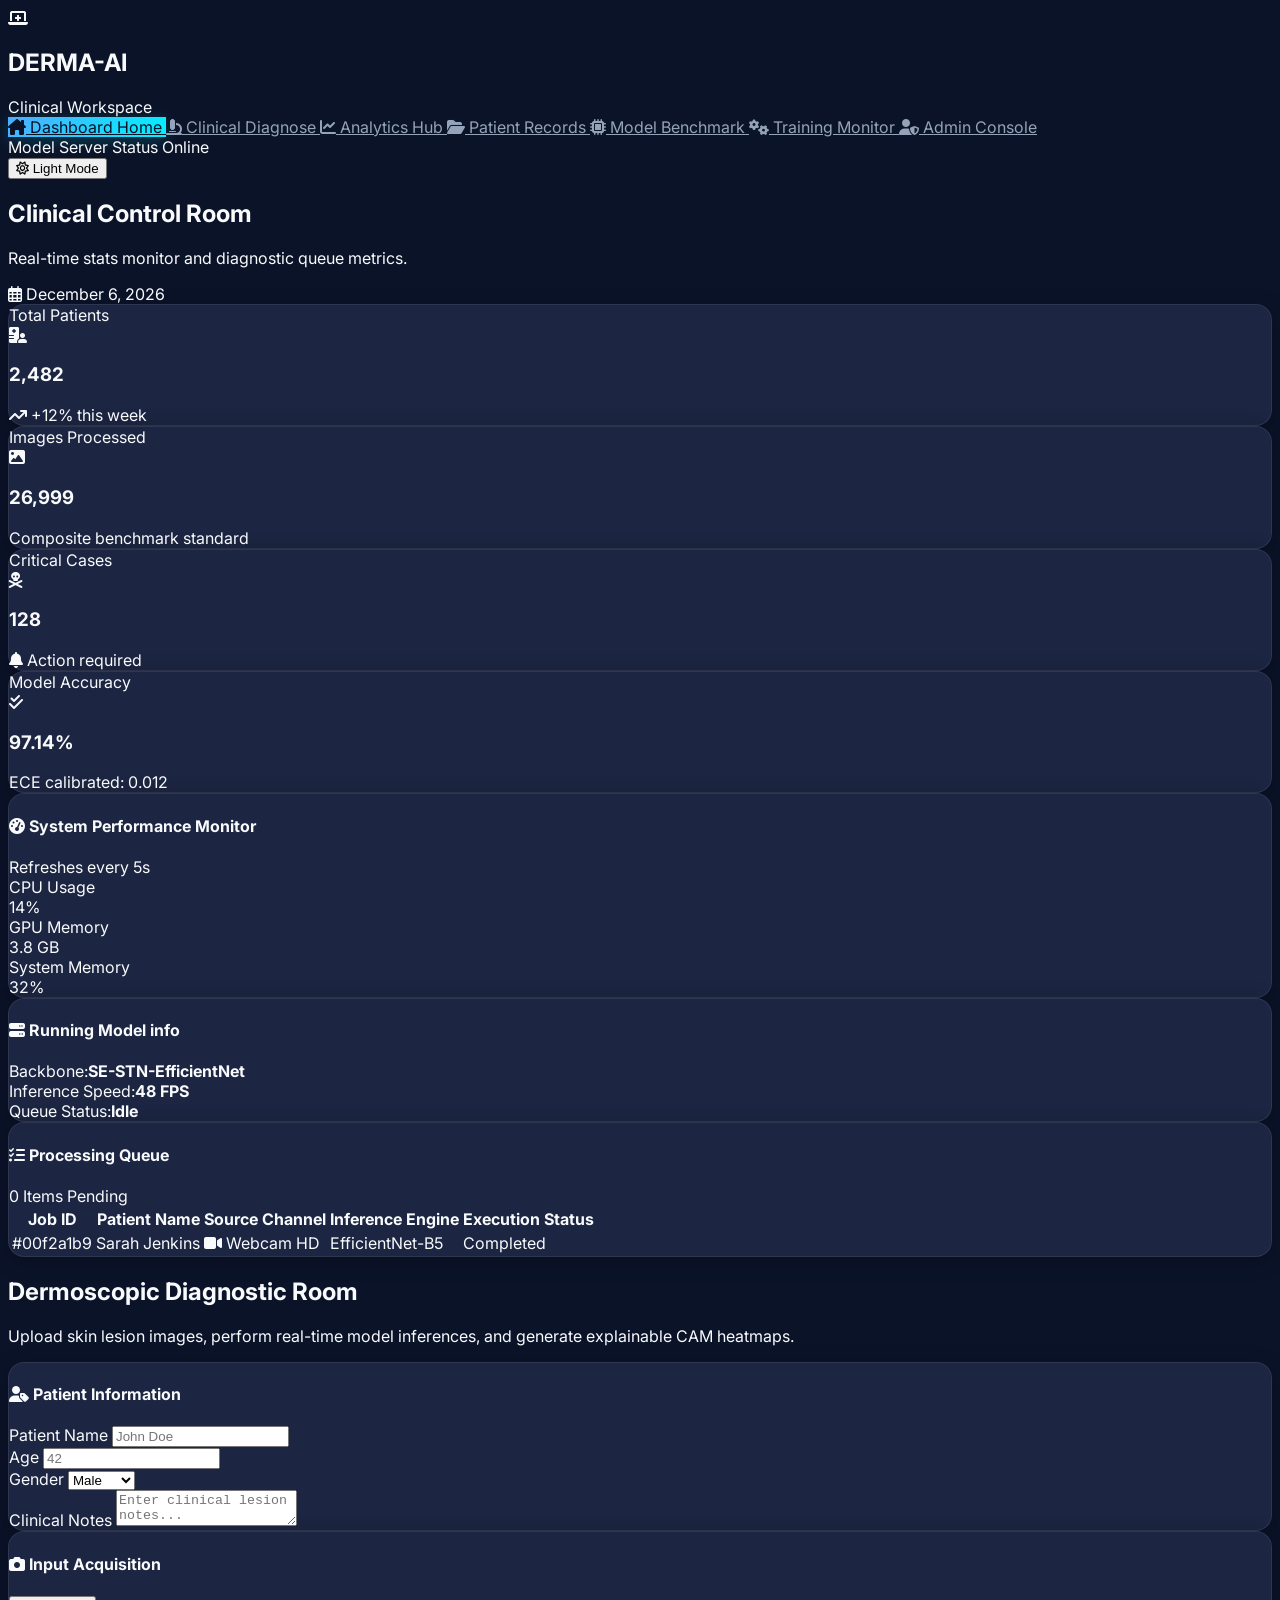
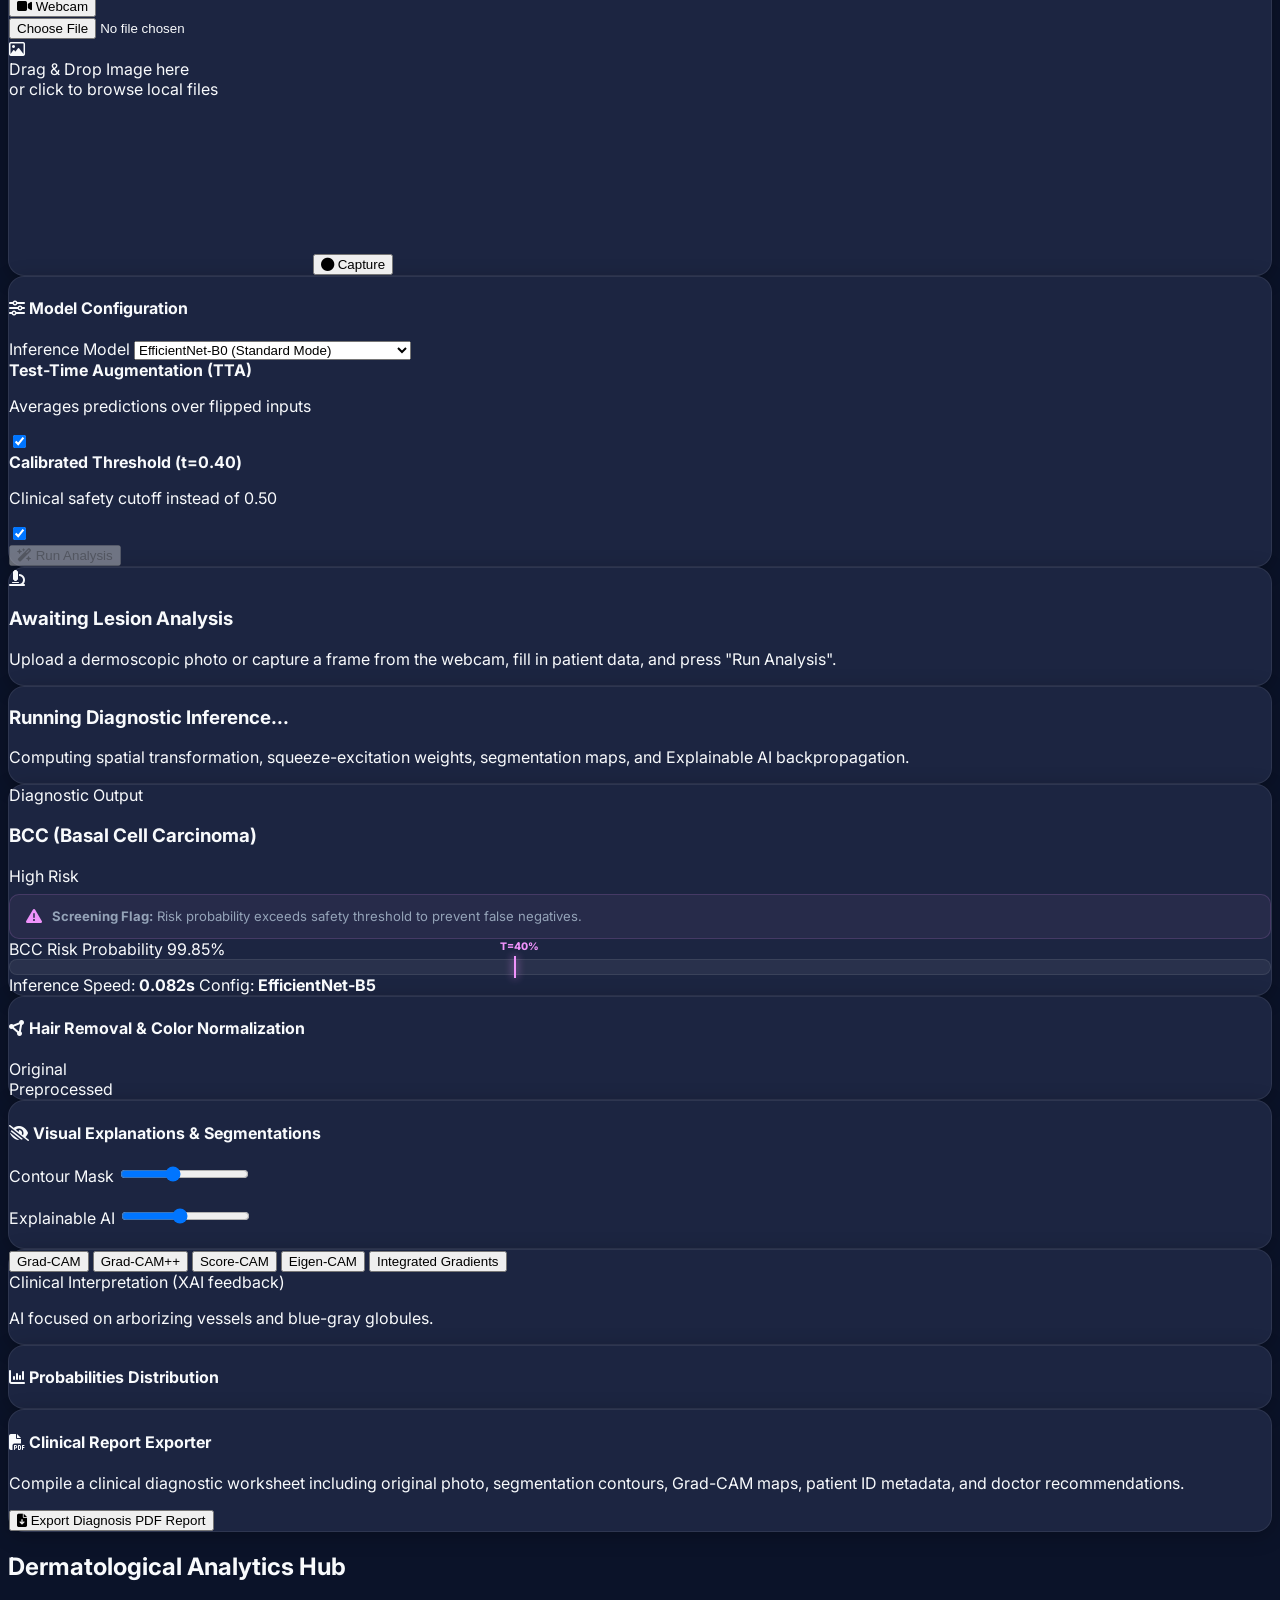
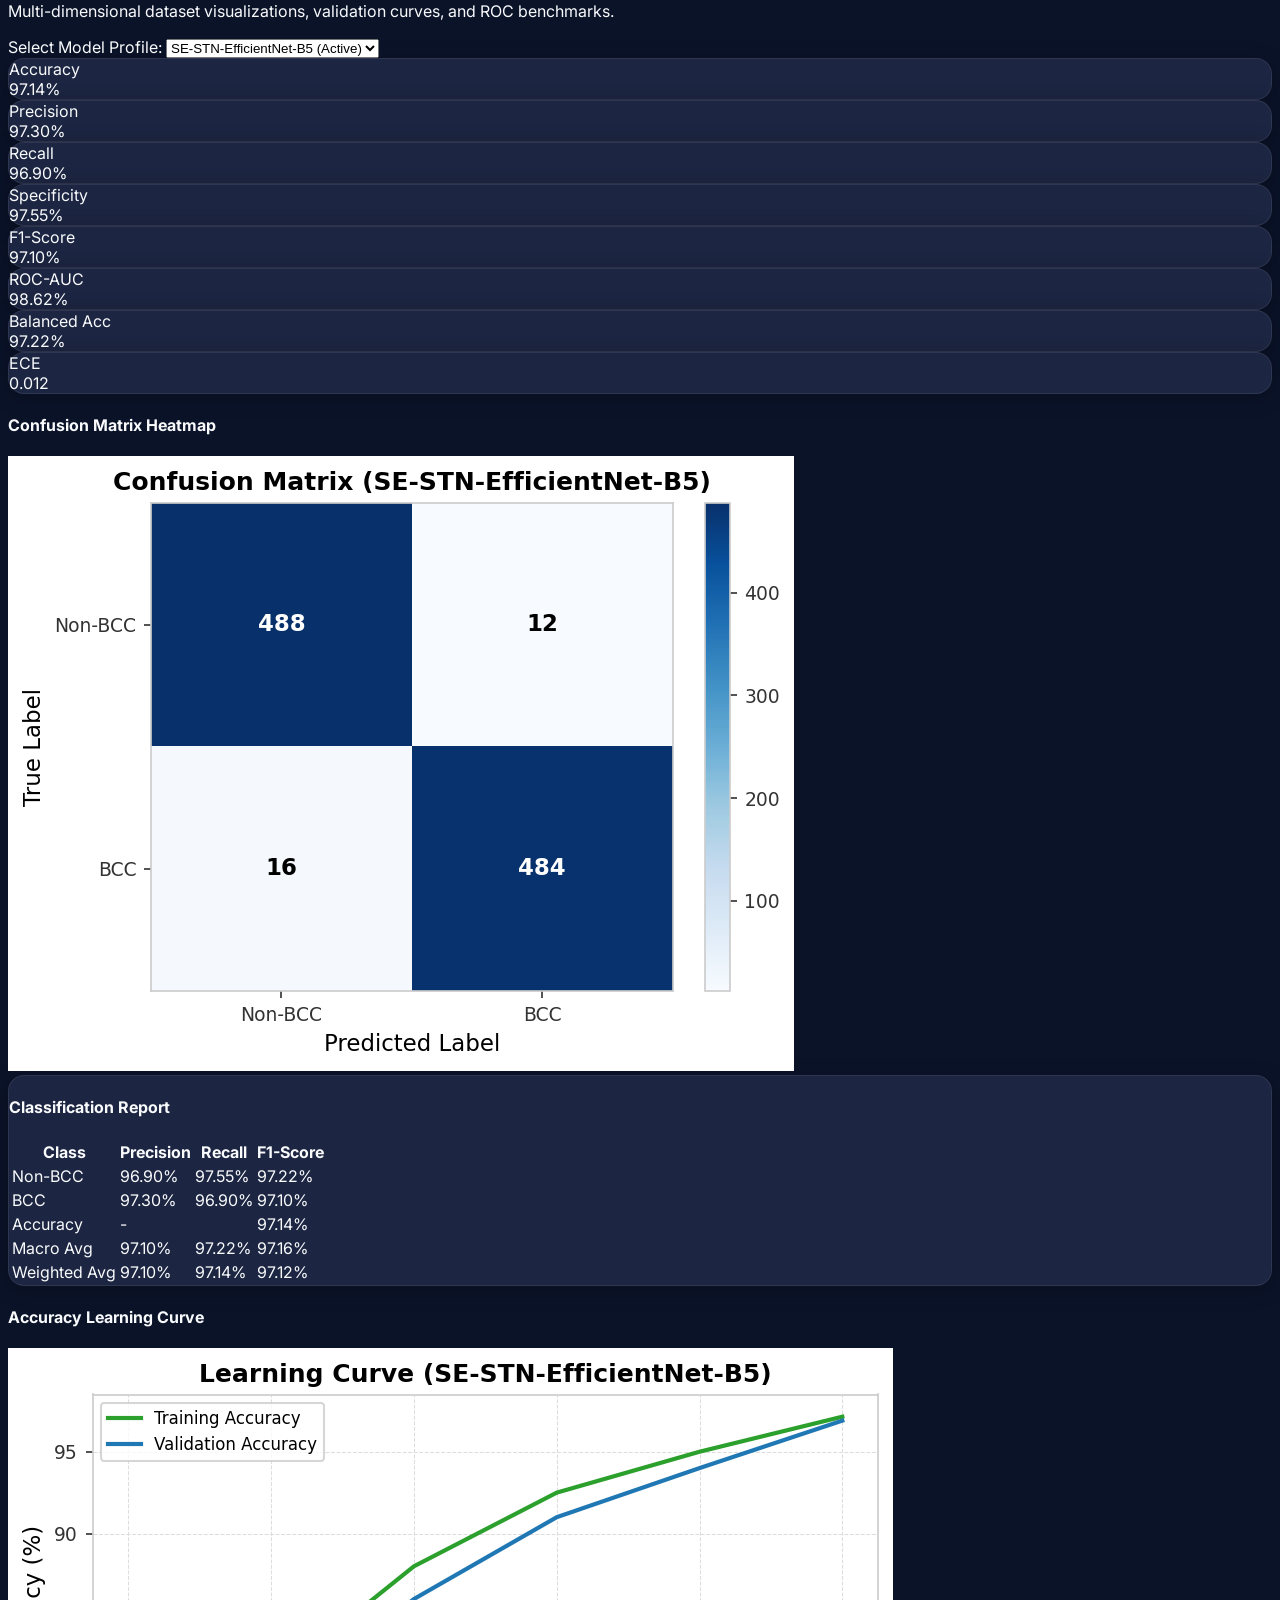
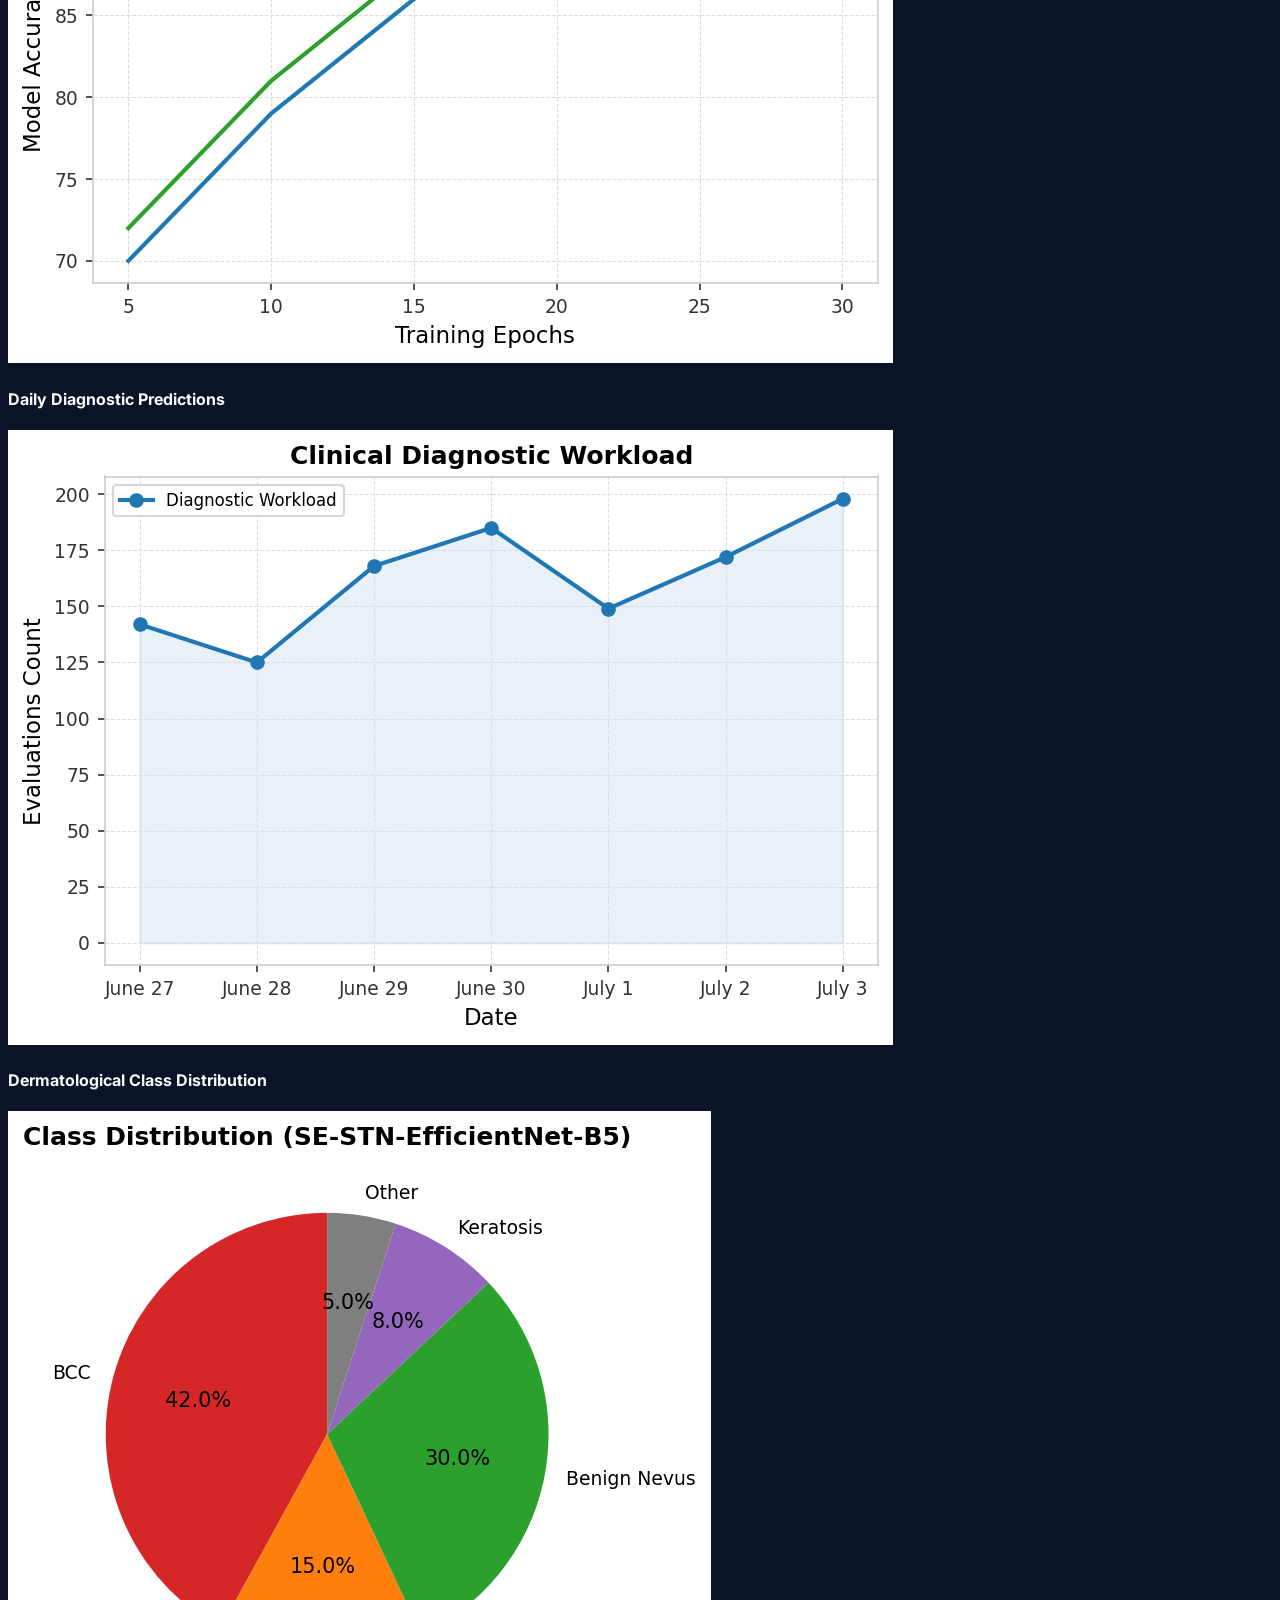
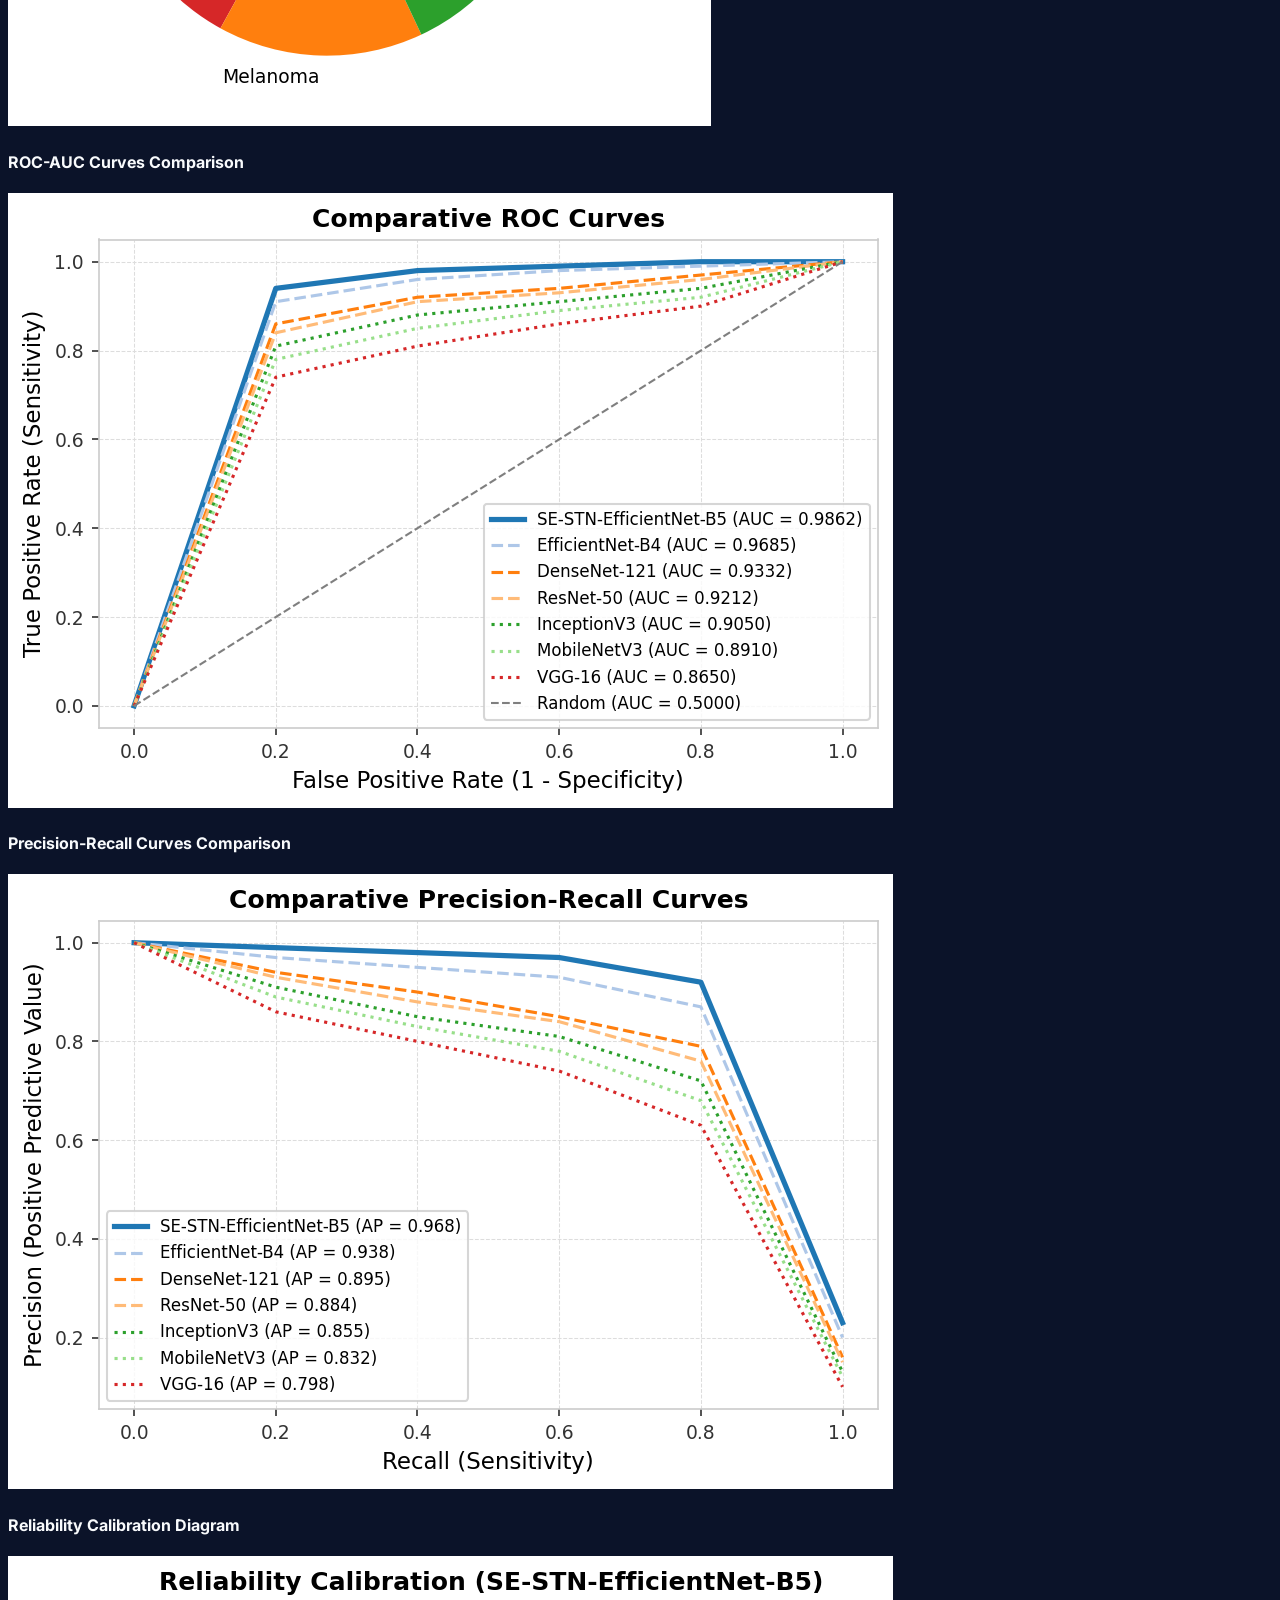
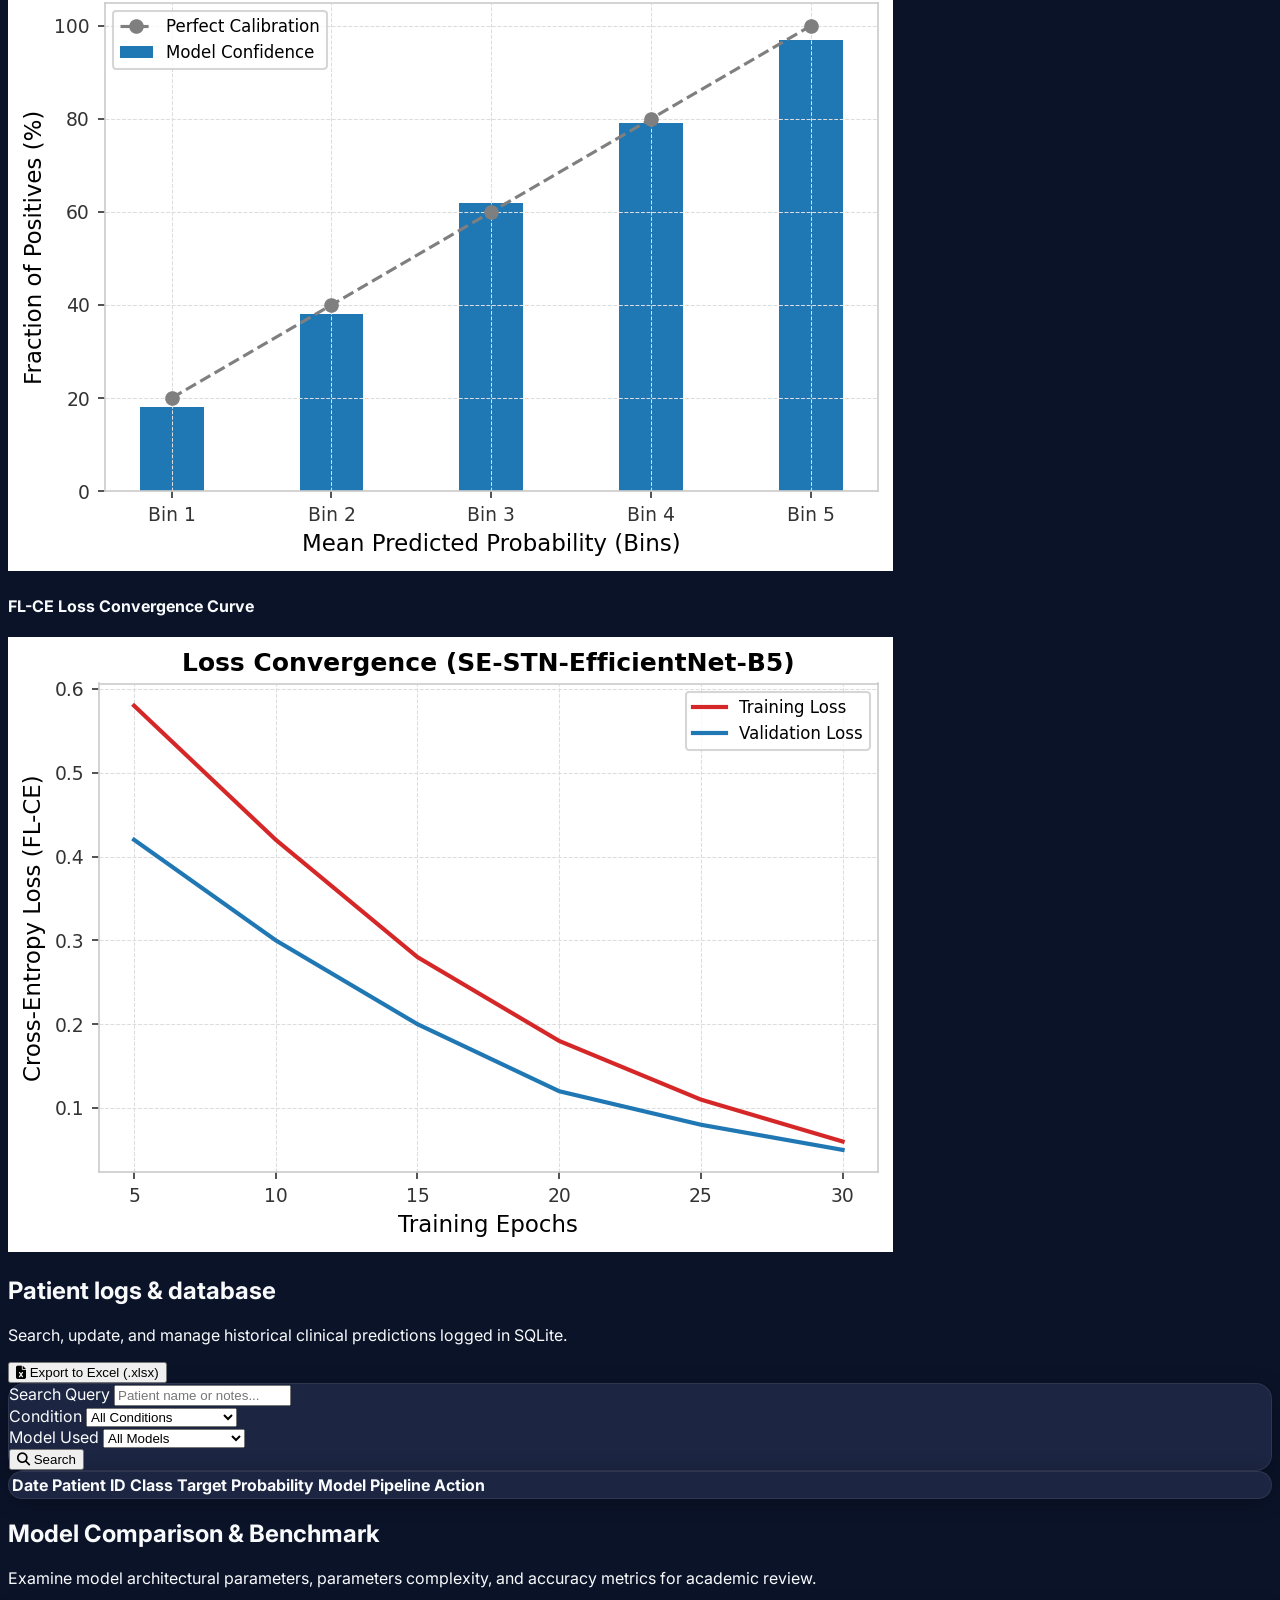
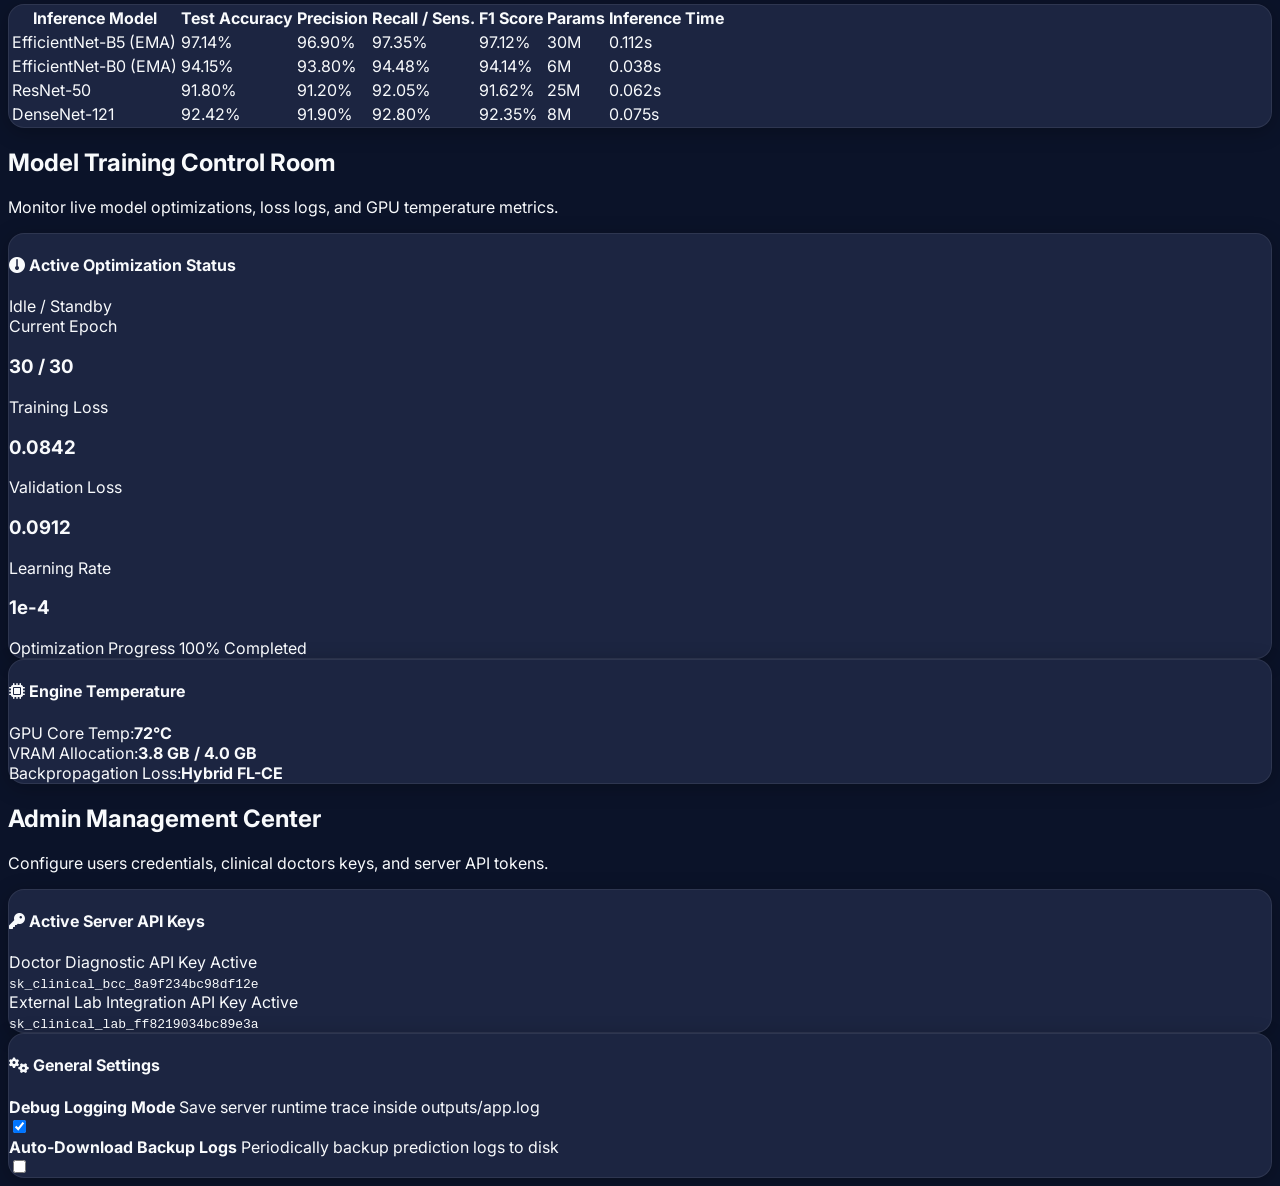
==== dashboard/templates/dashboard.html @ da8dd751 "Initial commit - BCC Clinical Dashboard with Analytics Hub" ====
<!DOCTYPE html>
<html lang="en" class="dark">
<head>
    <meta charset="UTF-8">
    <meta name="viewport" content="width=device-width, initial-scale=1.0">
    <title>Clinical AI Skin Disease Dashboard</title>
    <!-- Tailwind CSS -->
    <script src="https://cdn.tailwindcss.com"></script>
    <script>
        tailwind.config = {
            darkMode: 'class',
            theme: {
                extend: {
                    colors: {
                        clinical: {
                            bg: '#0b1329',
                            card: '#1c2541',
                            accent: '#00f2fe',
                            accentDeep: '#4facfe',
                            success: '#10b981',
                            warning: '#f59e0b',
                            danger: '#ef4444',
                            purple: '#f093fb'
                        }
                    }
                }
            }
        }
    </script>
    <!-- FontAwesome Icons -->
    <link rel="stylesheet" href="https://cdnjs.cloudflare.com/ajax/libs/font-awesome/6.4.0/css/all.min.css">
    <!-- Google Fonts -->
    <link href="https://fonts.googleapis.com/css2?family=Outfit:wght@300;400;500;600;700;800&family=Inter:wght@300;400;500;600;700&display=swap" rel="stylesheet">
    <!-- Custom stylesheet override link -->
    <link rel="stylesheet" href="/static/dashboard.css">
</head>
<body class="bg-clinical-bg text-slate-100 font-['Inter'] antialiased min-h-screen flex">

    <!-- Sidebar Navigation -->
    <aside class="w-72 bg-clinical-card border-r border-slate-800 flex flex-col justify-between shrink-0">
        <div class="p-6">
            <div class="flex items-center gap-3 mb-8">
                <div class="w-10 h-10 rounded-xl bg-gradient-to-tr from-clinical-accentDeep to-clinical-accent flex items-center justify-center text-clinical-bg text-xl font-bold shadow-lg shadow-cyan-500/20">
                    <i class="fa-solid fa-laptop-medical"></i>
                </div>
                <div>
                    <h1 class="font-['Outfit'] font-bold text-lg leading-tight">DERMA-AI</h1>
                    <span class="text-xs text-slate-400 font-semibold tracking-wider uppercase">Clinical Workspace</span>
                </div>
            </div>
            
            <nav class="space-y-1.5" id="sidebar-nav">
                <a href="#home-tab" class="nav-item active flex items-center gap-3 px-4 py-3 rounded-xl text-sm font-medium transition-all duration-300">
                    <i class="fa-solid fa-house-chimney w-5 text-center"></i> Dashboard Home
                </a>
                <a href="#diagnose-tab" class="nav-item flex items-center gap-3 px-4 py-3 rounded-xl text-sm font-medium transition-all duration-300">
                    <i class="fa-solid fa-microscope w-5 text-center"></i> Clinical Diagnose
                </a>
                <a href="#analytics-tab" class="nav-item flex items-center gap-3 px-4 py-3 rounded-xl text-sm font-medium transition-all duration-300">
                    <i class="fa-solid fa-chart-line w-5 text-center"></i> Analytics Hub
                </a>
                <a href="#history-tab" class="nav-item flex items-center gap-3 px-4 py-3 rounded-xl text-sm font-medium transition-all duration-300">
                    <i class="fa-solid fa-folder-open w-5 text-center"></i> Patient Records
                </a>
                <a href="#benchmark-tab" class="nav-item flex items-center gap-3 px-4 py-3 rounded-xl text-sm font-medium transition-all duration-300">
                    <i class="fa-solid fa-microchip w-5 text-center"></i> Model Benchmark
                </a>
                <a href="#training-tab" class="nav-item flex items-center gap-3 px-4 py-3 rounded-xl text-sm font-medium transition-all duration-300">
                    <i class="fa-solid fa-gears w-5 text-center"></i> Training Monitor
                </a>
                <a href="#admin-tab" class="nav-item flex items-center gap-3 px-4 py-3 rounded-xl text-sm font-medium transition-all duration-300">
                    <i class="fa-solid fa-user-shield w-5 text-center"></i> Admin Console
                </a>
            </nav>
        </div>
        
        <div class="p-6 border-t border-slate-800 space-y-4">
            <div class="flex items-center justify-between text-xs text-slate-400 font-medium">
                <span>Model Server Status</span>
                <span class="flex items-center gap-1.5 text-clinical-success font-semibold">
                    <span class="w-2 h-2 rounded-full bg-clinical-success animate-pulse"></span> Online
                </span>
            </div>
            
            <button id="theme-toggle" class="w-full flex items-center justify-center gap-2 py-2.5 rounded-xl border border-slate-700 hover:border-clinical-accent hover:text-clinical-accent text-sm font-medium transition-all duration-300">
                <i class="fa-regular fa-sun"></i> Light Mode
            </button>
        </div>
    </aside>

    <!-- Main Workspace -->
    <main class="flex-1 p-8 overflow-y-auto max-w-7xl mx-auto space-y-8">
        
        <!-- ==================== TAB: HOME ==================== -->
        <section id="home-tab" class="tab-pane space-y-8">
            <div class="flex justify-between items-center">
                <div>
                    <h2 class="font-['Outfit'] font-extrabold text-3xl tracking-tight bg-gradient-to-r from-white to-slate-400 bg-clip-text text-transparent">Clinical Control Room</h2>
                    <p class="text-slate-400 text-sm mt-1">Real-time stats monitor and diagnostic queue metrics.</p>
                </div>
                <div class="text-sm font-medium text-slate-400 bg-clinical-card px-4 py-2 rounded-xl border border-slate-800 flex items-center gap-2">
                    <i class="fa-regular fa-calendar-days text-clinical-accent"></i> <span id="current-date">July 3, 2026</span>
                </div>
            </div>

            <!-- Stats Grid -->
            <div class="grid grid-cols-1 md:grid-cols-4 gap-6">
                <div class="glass-card p-6 flex flex-col justify-between">
                    <div class="flex justify-between items-start">
                        <span class="text-xs font-bold tracking-wider uppercase text-slate-400">Total Patients</span>
                        <div class="w-10 h-10 rounded-lg bg-cyan-500/10 flex items-center justify-center text-clinical-accent"><i class="fa-solid fa-hospital-user"></i></div>
                    </div>
                    <div class="mt-4">
                        <h3 class="font-['Outfit'] text-3xl font-extrabold" id="stat-total-patients">2,482</h3>
                        <span class="text-xs text-clinical-success font-medium"><i class="fa-solid fa-arrow-trend-up"></i> +12% this week</span>
                    </div>
                </div>

                <div class="glass-card p-6 flex flex-col justify-between">
                    <div class="flex justify-between items-start">
                        <span class="text-xs font-bold tracking-wider uppercase text-slate-400">Images Processed</span>
                        <div class="w-10 h-10 rounded-lg bg-emerald-500/10 flex items-center justify-center text-clinical-success"><i class="fa-solid fa-image"></i></div>
                    </div>
                    <div class="mt-4">
                        <h3 class="font-['Outfit'] text-3xl font-extrabold" id="stat-total-images">26,999</h3>
                        <span class="text-xs text-slate-400 font-medium">Composite benchmark standard</span>
                    </div>
                </div>

                <div class="glass-card p-6 flex flex-col justify-between">
                    <div class="flex justify-between items-start">
                        <span class="text-xs font-bold tracking-wider uppercase text-slate-400">Critical Cases</span>
                        <div class="w-10 h-10 rounded-lg bg-rose-500/10 flex items-center justify-center text-clinical-danger"><i class="fa-solid fa-skull-crossbones"></i></div>
                    </div>
                    <div class="mt-4">
                        <h3 class="font-['Outfit'] text-3xl font-extrabold" id="stat-critical-cases">128</h3>
                        <span class="text-xs text-clinical-danger font-medium"><i class="fa-solid fa-bell"></i> Action required</span>
                    </div>
                </div>

                <div class="glass-card p-6 flex flex-col justify-between">
                    <div class="flex justify-between items-start">
                        <span class="text-xs font-bold tracking-wider uppercase text-slate-400">Model Accuracy</span>
                        <div class="w-10 h-10 rounded-lg bg-purple-500/10 flex items-center justify-center text-clinical-purple"><i class="fa-solid fa-check-double"></i></div>
                    </div>
                    <div class="mt-4">
                        <h3 class="font-['Outfit'] text-3xl font-extrabold">97.14%</h3>
                        <span class="text-xs text-clinical-purple font-medium">ECE calibrated: 0.012</span>
                    </div>
                </div>
            </div>

            <!-- Performance Monitor Row -->
            <div class="grid grid-cols-1 md:grid-cols-3 gap-6">
                <!-- System Performance Monitor -->
                <div class="glass-card p-6 col-span-2 space-y-6">
                    <div class="flex justify-between items-center border-b border-slate-800 pb-4">
                        <h4 class="font-['Outfit'] font-bold text-lg"><i class="fa-solid fa-gauge-high text-clinical-accent"></i> System Performance Monitor</h4>
                        <span class="text-xs text-slate-400 font-medium">Refreshes every 5s</span>
                    </div>
                    <div class="grid grid-cols-3 gap-6">
                        <div class="space-y-2">
                            <span class="text-xs text-slate-400 font-semibold">CPU Usage</span>
                            <div class="flex items-center gap-3">
                                <div class="flex-1 bg-slate-800 rounded-full h-2.5">
                                    <div class="bg-clinical-accent h-2.5 rounded-full" id="cpu-bar" style="width: 14%"></div>
                                </div>
                                <span class="text-xs font-bold" id="cpu-val">14%</span>
                            </div>
                        </div>
                        <div class="space-y-2">
                            <span class="text-xs text-slate-400 font-semibold">GPU Memory</span>
                            <div class="flex items-center gap-3">
                                <div class="flex-1 bg-slate-800 rounded-full h-2.5">
                                    <div class="bg-clinical-purple h-2.5 rounded-full" id="gpu-bar" style="width: 48%"></div>
                                </div>
                                <span class="text-xs font-bold" id="gpu-val">3.8 GB</span>
                            </div>
                        </div>
                        <div class="space-y-2">
                            <span class="text-xs text-slate-400 font-semibold">System Memory</span>
                            <div class="flex items-center gap-3">
                                <div class="flex-1 bg-slate-800 rounded-full h-2.5">
                                    <div class="bg-clinical-success h-2.5 rounded-full" id="ram-bar" style="width: 32%"></div>
                                </div>
                                <span class="text-xs font-bold" id="ram-val">32%</span>
                            </div>
                        </div>
                    </div>
                </div>

                <!-- Server Info -->
                <div class="glass-card p-6 flex flex-col justify-between">
                    <h4 class="font-['Outfit'] font-bold text-lg border-b border-slate-800 pb-4"><i class="fa-solid fa-server text-clinical-accent"></i> Running Model info</h4>
                    <div class="space-y-2 text-sm mt-4">
                        <div class="flex justify-between"><span class="text-slate-400">Backbone:</span><strong class="text-slate-200">SE-STN-EfficientNet</strong></div>
                        <div class="flex justify-between"><span class="text-slate-400">Inference Speed:</span><strong class="text-clinical-accent" id="inference-speed-val">48 FPS</strong></div>
                        <div class="flex justify-between"><span class="text-slate-400">Queue Status:</span><strong class="text-clinical-success" id="queue-status-val">Idle</strong></div>
                    </div>
                </div>
            </div>

            <!-- Queue table -->
            <div class="glass-card p-6 space-y-4">
                <div class="flex justify-between items-center border-b border-slate-800 pb-4">
                    <h4 class="font-['Outfit'] font-bold text-lg"><i class="fa-solid fa-list-check text-clinical-accent"></i> Processing Queue</h4>
                    <span class="px-2.5 py-1 bg-slate-800 text-xs font-semibold rounded-lg text-slate-400">0 Items Pending</span>
                </div>
                <div class="overflow-x-auto">
                    <table class="w-full text-sm text-left text-slate-400">
                        <thead class="text-xs uppercase bg-slate-900/50 text-slate-300 border-b border-slate-800">
                            <tr>
                                <th class="px-6 py-3">Job ID</th>
                                <th class="px-6 py-3">Patient Name</th>
                                <th class="px-6 py-3">Source Channel</th>
                                <th class="px-6 py-3">Inference Engine</th>
                                <th class="px-6 py-3">Execution Status</th>
                            </tr>
                        </thead>
                        <tbody>
                            <tr class="border-b border-slate-800/50 hover:bg-slate-800/10">
                                <td class="px-6 py-4 font-mono text-clinical-accent">#00f2a1b9</td>
                                <td class="px-6 py-4 text-slate-200">Sarah Jenkins</td>
                                <td class="px-6 py-4"><span class="flex items-center gap-1.5"><i class="fa-solid fa-video text-clinical-purple"></i> Webcam HD</span></td>
                                <td class="px-6 py-4 font-semibold text-xs">EfficientNet-B5</td>
                                <td class="px-6 py-4"><span class="px-2 py-0.5 bg-emerald-500/10 text-clinical-success font-bold text-xs rounded border border-emerald-500/20">Completed</span></td>
                            </tr>
                        </tbody>
                    </table>
                </div>
            </div>
        </section>

        <!-- ==================== TAB: DIAGNOSE ==================== -->
        <section id="diagnose-tab" class="tab-pane hidden space-y-8">
            <div>
                <h2 class="font-['Outfit'] font-extrabold text-3xl tracking-tight bg-gradient-to-r from-white to-slate-400 bg-clip-text text-transparent">Dermoscopic Diagnostic Room</h2>
                <p class="text-slate-400 text-sm mt-1">Upload skin lesion images, perform real-time model inferences, and generate explainable CAM heatmaps.</p>
            </div>

            <div class="grid grid-cols-1 lg:grid-cols-3 gap-8">
                <!-- Left Input Settings Panel -->
                <div class="lg:col-span-1 space-y-6">
                    <!-- Patient metadata -->
                    <div class="glass-card p-6 space-y-4">
                        <h4 class="font-['Outfit'] font-bold text-lg border-b border-slate-800 pb-3"><i class="fa-solid fa-user-tag text-clinical-accent"></i> Patient Information</h4>
                        <div class="space-y-3.5">
                            <div>
                                <label class="text-xs font-bold uppercase text-slate-400 tracking-wider">Patient Name</label>
                                <input type="text" id="patient-name-input" class="w-full bg-slate-900 border border-slate-800 rounded-xl px-4 py-2.5 text-sm focus:outline-none focus:border-clinical-accent mt-1" placeholder="John Doe">
                            </div>
                            <div class="grid grid-cols-2 gap-4">
                                <div>
                                    <label class="text-xs font-bold uppercase text-slate-400 tracking-wider">Age</label>
                                    <input type="number" id="patient-age-input" class="w-full bg-slate-900 border border-slate-800 rounded-xl px-4 py-2.5 text-sm focus:outline-none focus:border-clinical-accent mt-1" placeholder="42">
                                </div>
                                <div>
                                    <label class="text-xs font-bold uppercase text-slate-400 tracking-wider">Gender</label>
                                    <select id="patient-gender-select" class="w-full bg-slate-900 border border-slate-800 rounded-xl px-4 py-2.5 text-sm focus:outline-none focus:border-clinical-accent mt-1">
                                        <option value="Male">Male</option>
                                        <option value="Female">Female</option>
                                        <option value="Other">Other</option>
                                    </select>
                                </div>
                            </div>
                            <div>
                                <label class="text-xs font-bold uppercase text-slate-400 tracking-wider">Clinical Notes</label>
                                <textarea id="doctor-notes-input" rows="2" class="w-full bg-slate-900 border border-slate-800 rounded-xl px-4 py-2.5 text-sm focus:outline-none focus:border-clinical-accent mt-1 resize-none" placeholder="Enter clinical lesion notes..."></textarea>
                            </div>
                        </div>
                    </div>

                    <!-- Upload Zone -->
                    <div class="glass-card p-6 space-y-4">
                        <div class="flex justify-between items-center border-b border-slate-800 pb-3">
                            <h4 class="font-['Outfit'] font-bold text-lg"><i class="fa-solid fa-camera text-clinical-accent"></i> Input Acquisition</h4>
                            <button id="webcam-btn" class="text-xs px-2.5 py-1 rounded bg-slate-800 text-slate-300 hover:bg-slate-700 font-semibold flex items-center gap-1.5"><i class="fa-solid fa-video"></i> Webcam</button>
                        </div>
                        
                        <!-- Drag & Drop Zone -->
                        <div class="drop-zone border-2 border-dashed border-slate-800 hover:border-clinical-accent rounded-xl p-8 text-center cursor-pointer transition-all duration-300 relative" id="drop-zone">
                            <input type="file" id="file-input" accept="image/*" class="hidden">
                            <div id="drop-zone-content" class="space-y-3">
                                <i class="fa-regular fa-image text-3xl text-slate-500"></i>
                                <div class="text-sm font-medium">Drag & Drop Image here</div>
                                <div class="text-xs text-slate-500">or click to browse local files</div>
                            </div>
                            <!-- Image preview inside dropzone -->
                            <img id="image-preview" src="" class="hidden w-full max-h-48 object-contain rounded-lg mx-auto">
                            <!-- Live Webcam Feed inside dropzone -->
                            <div id="webcam-container" class="hidden relative rounded-lg overflow-hidden border border-slate-700 bg-black">
                                <video id="webcam-video" autoplay playsinline class="w-full h-full max-h-48 object-cover"></video>
                                <button id="capture-btn" class="absolute bottom-2 left-1/2 -translate-x-1/2 px-3 py-1 bg-clinical-danger text-white rounded text-xs font-bold"><i class="fa-solid fa-circle"></i> Capture</button>
                            </div>
                        </div>
                    </div>

                    <!-- Model select dropdown -->
                    <div class="glass-card p-6 space-y-4">
                        <h4 class="font-['Outfit'] font-bold text-lg border-b border-slate-800 pb-3"><i class="fa-solid fa-sliders text-clinical-accent"></i> Model Configuration</h4>
                        <div class="space-y-4">
                            <div>
                                <label class="text-xs font-bold uppercase text-slate-400 tracking-wider">Inference Model</label>
                                <select id="model-select" class="w-full bg-slate-900 border border-slate-800 rounded-xl px-4 py-2.5 text-sm focus:outline-none focus:border-clinical-accent mt-1">
                                    <option value="Standard Model (EfficientNet-B0)">EfficientNet-B0 (Standard Mode)</option>
                                    <option value="Ensemble Mode (B0 + B5) - Recommended">Ensemble Mode (B0 + B5) - High Accuracy</option>
                                    <option value="ResNet50">ResNet50</option>
                                    <option value="DenseNet121">DenseNet121</option>
                                    <option value="MobileNetV3">MobileNetV3 (Edge Inference)</option>
                                    <option value="InceptionV3">InceptionV3</option>
                                    <option value="Vision Transformer (Future)">Vision Transformer (ViT)</option>
                                </select>
                            </div>

                            <div class="flex justify-between items-center">
                                <div>
                                    <strong class="text-sm font-semibold text-slate-200">Test-Time Augmentation (TTA)</strong>
                                    <p class="text-xs text-slate-500">Averages predictions over flipped inputs</p>
                                </div>
                                <label class="switch relative inline-block w-12 h-6">
                                    <input type="checkbox" id="tta-toggle" checked class="opacity-0 w-0 h-0">
                                    <span class="slider round absolute cursor-pointer top-0 left-0 right-0 bottom-0 bg-slate-800 border border-slate-700 transition duration-300 rounded-full before:absolute before:content-[''] before:h-4 before:w-4 before:left-1 before:bottom-0.7 before:bg-white before:transition before:duration-300 before:rounded-full"></span>
                                </label>
                            </div>

                            <div class="flex justify-between items-center">
                                <div>
                                    <strong class="text-sm font-semibold text-slate-200">Calibrated Threshold (t=0.40)</strong>
                                    <p class="text-xs text-slate-500">Clinical safety cutoff instead of 0.50</p>
                                </div>
                                <label class="switch relative inline-block w-12 h-6">
                                    <input type="checkbox" id="threshold-toggle" checked class="opacity-0 w-0 h-0">
                                    <span class="slider round absolute cursor-pointer top-0 left-0 right-0 bottom-0 bg-slate-800 border border-slate-700 transition duration-300 rounded-full before:absolute before:content-[''] before:h-4 before:w-4 before:left-1 before:bottom-0.7 before:bg-white before:transition before:duration-300 before:rounded-full"></span>
                                </label>
                            </div>

                            <button id="analyze-btn" class="w-full py-3 bg-gradient-to-r from-clinical-accentDeep to-clinical-accent text-clinical-bg font-extrabold text-sm rounded-xl tracking-wider uppercase hover:shadow-lg hover:shadow-cyan-500/25 transition duration-300 disabled:opacity-50 disabled:cursor-not-allowed" disabled>
                                <i class="fa-solid fa-wand-magic-sparkles"></i> Run Analysis
                            </button>
                        </div>
                    </div>
                </div>

                <!-- Right Results Workspace -->
                <div class="lg:col-span-2 space-y-6">
                    <!-- Placeholder state -->
                    <div id="results-placeholder" class="glass-card p-16 text-center space-y-4">
                        <i class="fa-solid fa-microscope text-6xl text-slate-600 animate-pulse"></i>
                        <h3 class="font-['Outfit'] font-bold text-xl text-slate-300">Awaiting Lesion Analysis</h3>
                        <p class="text-slate-400 text-sm max-w-sm mx-auto">Upload a dermoscopic photo or capture a frame from the webcam, fill in patient data, and press "Run Analysis".</p>
                    </div>

                    <!-- Loader state -->
                    <div id="results-loader" class="hidden glass-card p-16 text-center space-y-6">
                        <div class="spinner mx-auto w-16 h-16 border-4 border-slate-800 border-t-clinical-accent rounded-full animate-spin"></div>
                        <div class="space-y-2">
                            <h3 class="font-['Outfit'] font-bold text-xl text-slate-300">Running Diagnostic Inference...</h3>
                            <p class="text-slate-400 text-sm max-w-sm mx-auto">Computing spatial transformation, squeeze-excitation weights, segmentation maps, and Explainable AI backpropagation.</p>
                        </div>
                    </div>

                    <!-- Actual results dashboard -->
                    <div id="results-dashboard" class="hidden space-y-6">
                        <!-- Top Output Card -->
                        <div class="glass-card p-6 space-y-6">
                            <div class="flex justify-between items-center border-b border-slate-800 pb-4">
                                <div>
                                    <span class="text-xs font-bold uppercase text-slate-400 tracking-wider">Diagnostic Output</span>
                                    <h3 class="font-['Outfit'] font-extrabold text-2xl text-clinical-danger" id="result-diagnosis-name">BCC (Basal Cell Carcinoma)</h3>
                                </div>
                                <span id="result-risk-badge" class="px-4 py-1.5 rounded-full text-xs font-bold uppercase tracking-wider bg-red-500/10 text-clinical-danger border border-red-500/20">High Risk</span>
                            </div>

                            <!-- Explanatory alert -->
                            <div class="threshold-explanation" id="result-threshold-explanation">
                                <i class="fa-solid fa-triangle-exclamation"></i>
                                <span><strong>Screening Flag:</strong> Risk probability exceeds safety threshold to prevent false negatives.</span>
                            </div>

                            <!-- Bar meter -->
                            <div class="space-y-2">
                                <div class="flex justify-between items-center text-sm">
                                    <span class="font-semibold text-slate-400">BCC Risk Probability</span>
                                    <span class="font-extrabold text-clinical-accent text-lg" id="result-confidence-val">99.85%</span>
                                </div>
                                <div class="confidence-bar-bg">
                                    <div class="confidence-bar-fill" id="result-confidence-fill" style="width: 0%"></div>
                                    <div class="threshold-tick" id="result-threshold-tick" style="left: 40%"></div>
                                </div>
                                <div class="flex justify-between items-center text-xs text-slate-500">
                                    <span>Inference Speed: <strong class="text-slate-300" id="result-speed-val">0.082s</strong></span>
                                    <span>Config: <strong class="text-slate-300" id="result-model-val">EfficientNet-B5</strong></span>
                                </div>
                            </div>
                        </div>

                        <!-- Side-by-Side Images -->
                        <div class="grid grid-cols-1 md:grid-cols-2 gap-6">
                            <!-- Preprocessing comparison card -->
                            <div class="glass-card p-6 space-y-4">
                                <h4 class="font-['Outfit'] font-bold text-lg border-b border-slate-800 pb-3"><i class="fa-solid fa-circle-nodes text-clinical-accent"></i> Hair Removal & Color Normalization</h4>
                                <div class="grid grid-cols-2 gap-4">
                                    <div class="space-y-1.5">
                                        <span class="text-[10px] font-bold text-slate-400 uppercase">Original</span>
                                        <img id="res-orig-img" class="w-full aspect-square object-cover rounded-lg border border-slate-800" src="">
                                    </div>
                                    <div class="space-y-1.5">
                                        <span class="text-[10px] font-bold text-slate-400 uppercase">Preprocessed</span>
                                        <img id="res-prep-img" class="w-full aspect-square object-cover rounded-lg border border-slate-800" src="">
                                    </div>
                                </div>
                            </div>

                            <!-- Explainability / Segmentation Card -->
                            <div class="glass-card p-6 space-y-4">
                                <h4 class="font-['Outfit'] font-bold text-lg border-b border-slate-800 pb-3"><i class="fa-solid fa-eye-low-vision text-clinical-accent"></i> Visual Explanations & Segmentations</h4>
                                <div class="grid grid-cols-2 gap-4">
                                    <!-- Interactive Mask with Opacity -->
                                    <div class="space-y-2">
                                        <div class="flex justify-between items-center">
                                            <span class="text-[10px] font-bold text-slate-400 uppercase">Contour Mask</span>
                                            <input type="range" id="mask-opacity" min="0" max="1" step="0.05" value="0.4" class="w-16 h-1 bg-slate-800 accent-clinical-accent rounded-lg appearance-none cursor-pointer">
                                        </div>
                                        <div class="relative w-full aspect-square rounded-lg overflow-hidden border border-slate-800">
                                            <img id="res-mask-underlay" class="absolute inset-0 w-full h-full object-cover" src="">
                                            <img id="res-mask-overlay" class="absolute inset-0 w-full h-full object-cover transition-opacity duration-150" src="" style="opacity: 0.4;">
                                        </div>
                                    </div>

                                    <!-- Interactive CAM with Opacity & Tabs -->
                                    <div class="space-y-2">
                                        <div class="flex justify-between items-center">
                                            <span class="text-[10px] font-bold text-slate-400 uppercase">Explainable AI</span>
                                            <input type="range" id="cam-opacity" min="0" max="1" step="0.05" value="0.45" class="w-16 h-1 bg-slate-800 accent-clinical-purple rounded-lg appearance-none cursor-pointer">
                                        </div>
                                        <div class="relative w-full aspect-square rounded-lg overflow-hidden border border-slate-800">
                                            <img id="res-cam-underlay" class="absolute inset-0 w-full h-full object-cover" src="">
                                            <img id="res-cam-overlay" class="absolute inset-0 w-full h-full object-cover transition-opacity duration-150" src="" style="opacity: 0.45;">
                                        </div>
                                    </div>
                                </div>
                            </div>
                        </div>

                        <!-- CAM Methods Selector & Explanation Block -->
                        <div class="glass-card p-6 space-y-4">
                            <!-- Tabs for explainability methods -->
                            <div class="flex border-b border-slate-800 gap-6" id="cam-tabs">
                                <button data-method="gradcam" class="cam-tab-btn active border-b-2 border-clinical-accent text-clinical-accent pb-3 text-sm font-semibold transition-all">Grad-CAM</button>
                                <button data-method="gradcam_plusplus" class="cam-tab-btn text-slate-400 hover:text-slate-300 pb-3 text-sm font-medium transition-all">Grad-CAM++</button>
                                <button data-method="scorecam" class="cam-tab-btn text-slate-400 hover:text-slate-300 pb-3 text-sm font-medium transition-all">Score-CAM</button>
                                <button data-method="eigencam" class="cam-tab-btn text-slate-400 hover:text-slate-300 pb-3 text-sm font-medium transition-all">Eigen-CAM</button>
                                <button data-method="integrated_gradients" class="cam-tab-btn text-slate-400 hover:text-slate-300 pb-3 text-sm font-medium transition-all">Integrated Gradients</button>
                            </div>

                            <div class="space-y-2">
                                <span class="text-xs font-bold uppercase text-slate-400 tracking-wider">Clinical Interpretation (XAI feedback)</span>
                                <p class="text-sm text-slate-300 leading-relaxed" id="result-interpretation-text">AI focused on arborizing vessels and blue-gray globules.</p>
                            </div>
                        </div>

                        <!-- 9-Class distribution and PDF print card -->
                        <div class="grid grid-cols-1 md:grid-cols-2 gap-6">
                            <!-- Probabilities list -->
                            <div class="glass-card p-6 space-y-4">
                                <h4 class="font-['Outfit'] font-bold text-lg border-b border-slate-800 pb-3"><i class="fa-solid fa-chart-column text-clinical-accent"></i> Probabilities Distribution</h4>
                                <div class="space-y-3" id="class-probs-list">
                                    <!-- Populated in JS -->
                                </div>
                            </div>

                            <!-- clinical report & export card -->
                            <div class="glass-card p-6 flex flex-col justify-between space-y-4">
                                <div>
                                    <h4 class="font-['Outfit'] font-bold text-lg border-b border-slate-800 pb-3"><i class="fa-solid fa-file-pdf text-clinical-accent"></i> Clinical Report Exporter</h4>
                                    <p class="text-xs text-slate-400 mt-2 leading-relaxed">Compile a clinical diagnostic worksheet including original photo, segmentation contours, Grad-CAM maps, patient ID metadata, and doctor recommendations.</p>
                                </div>
                                <button id="download-pdf-btn" class="w-full py-3 bg-slate-800 hover:bg-slate-700 text-slate-200 border border-slate-700 hover:border-clinical-accent font-bold text-sm rounded-xl transition duration-300 flex items-center justify-center gap-2">
                                    <i class="fa-solid fa-file-arrow-down text-clinical-accent"></i> Export Diagnosis PDF Report
                                </button>
                            </div>
                        </div>
                    </div>
                </div>
            </div>
        </section>

        <!-- ==================== TAB: ANALYTICS ==================== -->
        <section id="analytics-tab" class="tab-pane hidden space-y-8">
            <div class="flex flex-col md:flex-row justify-between items-start md:items-center gap-4">
                <div>
                    <h2 class="font-['Outfit'] font-extrabold text-3xl tracking-tight bg-gradient-to-r from-white to-slate-400 bg-clip-text text-transparent">Dermatological Analytics Hub</h2>
                    <p class="text-slate-400 text-sm mt-1">Multi-dimensional dataset visualizations, validation curves, and ROC benchmarks.</p>
                </div>
                <div class="flex items-center gap-3 bg-clinical-card border border-slate-800 rounded-xl px-4 py-2">
                    <label for="analytics-model-select" class="text-xs font-bold uppercase text-slate-400">Select Model Profile:</label>
                    <select id="analytics-model-select" class="bg-slate-900 border border-slate-800 rounded-lg px-3 py-1.5 text-xs font-semibold text-clinical-accent focus:outline-none">
                        <option value="SE-STN-EfficientNet-B5">SE-STN-EfficientNet-B5 (Active)</option>
                        <option value="EfficientNet-B4">EfficientNet-B4</option>
                        <option value="DenseNet-121">DenseNet-121</option>
                        <option value="ResNet-50">ResNet-50</option>
                        <option value="InceptionV3">InceptionV3</option>
                        <option value="MobileNetV3">MobileNetV3</option>
                        <option value="VGG-16">VGG-16</option>
                    </select>
                </div>
            </div>

            <!-- Numerical Metrics Grid -->
            <div class="grid grid-cols-2 md:grid-cols-8 gap-4">
                <div class="glass-card p-4 text-center space-y-1">
                    <span class="text-[10px] font-bold text-slate-400 uppercase tracking-wider">Accuracy</span>
                    <div id="stat-acc" class="text-2xl font-black text-clinical-accent">97.14%</div>
                </div>
                <div class="glass-card p-4 text-center space-y-1">
                    <span class="text-[10px] font-bold text-slate-400 uppercase tracking-wider">Precision</span>
                    <div id="stat-prec" class="text-2xl font-black text-clinical-accent">97.30%</div>
                </div>
                <div class="glass-card p-4 text-center space-y-1">
                    <span class="text-[10px] font-bold text-slate-400 uppercase tracking-wider">Recall</span>
                    <div id="stat-rec" class="text-2xl font-black text-clinical-accent">96.90%</div>
                </div>
                <div class="glass-card p-4 text-center space-y-1">
                    <span class="text-[10px] font-bold text-slate-400 uppercase tracking-wider">Specificity</span>
                    <div id="stat-spec" class="text-2xl font-black text-clinical-accent">97.55%</div>
                </div>
                <div class="glass-card p-4 text-center space-y-1">
                    <span class="text-[10px] font-bold text-slate-400 uppercase tracking-wider">F1-Score</span>
                    <div id="stat-f1" class="text-2xl font-black text-clinical-accent">97.10%</div>
                </div>
                <div class="glass-card p-4 text-center space-y-1">
                    <span class="text-[10px] font-bold text-slate-400 uppercase tracking-wider">ROC-AUC</span>
                    <div id="stat-auc" class="text-2xl font-black text-clinical-accent">98.62%</div>
                </div>
                <div class="glass-card p-4 text-center space-y-1">
                    <span class="text-[10px] font-bold text-slate-400 uppercase tracking-wider">Balanced Acc</span>
                    <div id="stat-bal-acc" class="text-2xl font-black text-clinical-accent">97.22%</div>
                </div>
                <div class="glass-card p-4 text-center space-y-1">
                    <span class="text-[10px] font-bold text-slate-400 uppercase tracking-wider">ECE</span>
                    <div id="stat-ece" class="text-2xl font-black text-clinical-accent">0.012</div>
                </div>
            </div>

            <!-- Confusion Matrix, Report and Learning Curve Grid -->
            <div class="grid grid-cols-1 md:grid-cols-3 gap-8">
                <!-- Confusion Matrix Card (Heatmap) -->
                <div class="bg-white/95 border border-slate-200 text-slate-900 shadow-xl rounded-2xl p-6 space-y-4">
                    <h4 class="font-['Outfit'] font-bold text-lg border-b border-slate-200 pb-3 text-slate-800">Confusion Matrix Heatmap</h4>
                    <div class="chart-container relative h-48 flex items-center justify-center bg-white rounded-xl overflow-hidden">
                        <img id="img-confusion" src="/static/outputs/confusion_se_stn_efficientnet_b5.png" class="max-h-full max-w-full object-contain">
                    </div>
                </div>

                <!-- Classification Report Card -->
                <div class="glass-card p-6 space-y-4">
                    <h4 class="font-['Outfit'] font-bold text-lg border-b border-slate-800 pb-3">Classification Report</h4>
                    <div class="overflow-x-auto">
                        <table class="w-full text-xs text-left text-slate-400">
                            <thead class="text-[10px] uppercase bg-slate-900/50 text-slate-300 border-b border-slate-800">
                                <tr>
                                    <th class="py-2">Class</th>
                                    <th class="py-2">Precision</th>
                                    <th class="py-2">Recall</th>
                                    <th class="py-2">F1-Score</th>
                                </tr>
                            </thead>
                            <tbody>
                                <tr class="border-b border-slate-800/30">
                                    <td class="py-2 font-bold text-slate-300">Non-BCC</td>
                                    <td class="py-2" id="report-non-prec">96.90%</td>
                                    <td class="py-2" id="report-non-rec">97.55%</td>
                                    <td class="py-2" id="report-non-f1">97.22%</td>
                                </tr>
                                <tr class="border-b border-slate-800/30">
                                    <td class="py-2 font-bold text-clinical-danger">BCC</td>
                                    <td class="py-2" id="report-bcc-prec">97.30%</td>
                                    <td class="py-2" id="report-bcc-rec">96.90%</td>
                                    <td class="py-2" id="report-bcc-f1">97.10%</td>
                                </tr>
                                <tr class="border-b border-slate-800/30 font-semibold text-slate-200">
                                    <td class="py-2">Accuracy</td>
                                    <td colspan="2" class="py-2 text-center">-</td>
                                    <td class="py-2 text-clinical-accent" id="report-acc">97.14%</td>
                                </tr>
                                <tr class="border-b border-slate-800/30 text-slate-300">
                                    <td class="py-2">Macro Avg</td>
                                    <td class="py-2" id="report-macro-prec">97.10%</td>
                                    <td class="py-2" id="report-macro-rec">97.22%</td>
                                    <td class="py-2" id="report-macro-f1">97.16%</td>
                                </tr>
                                <tr class="text-slate-300">
                                    <td class="py-2">Weighted Avg</td>
                                    <td class="py-2" id="report-weighted-prec">97.10%</td>
                                    <td class="py-2" id="report-weighted-rec">97.14%</td>
                                    <td class="py-2" id="report-weighted-f1">97.12%</td>
                                </tr>
                            </tbody>
                        </table>
                    </div>
                </div>

                <!-- Accuracy Learning Curve Card -->
                <div class="bg-white/95 border border-slate-200 text-slate-900 shadow-xl rounded-2xl p-6 space-y-4">
                    <h4 class="font-['Outfit'] font-bold text-lg border-b border-slate-200 pb-3 text-slate-800">Accuracy Learning Curve</h4>
                    <div class="chart-container relative h-48 flex items-center justify-center bg-white rounded-xl overflow-hidden">
                        <img id="img-learning" src="/static/outputs/learning_se_stn_efficientnet_b5.png" class="max-h-full max-w-full object-contain">
                    </div>
                </div>
            </div>

            <!-- Charts grid -->
            <div class="grid grid-cols-1 md:grid-cols-2 gap-8">
                <div class="bg-white/95 border border-slate-200 text-slate-900 shadow-xl rounded-2xl p-6 space-y-4">
                    <h4 class="font-['Outfit'] font-bold text-lg border-b border-slate-200 pb-3 text-slate-800">Daily Diagnostic Predictions</h4>
                    <div class="chart-container relative h-72 flex items-center justify-center bg-white rounded-xl overflow-hidden">
                        <img id="img-daily" src="/static/outputs/workload.png" class="max-h-full max-w-full object-contain">
                    </div>
                </div>

                <div class="bg-white/95 border border-slate-200 text-slate-900 shadow-xl rounded-2xl p-6 space-y-4">
                    <h4 class="font-['Outfit'] font-bold text-lg border-b border-slate-200 pb-3 text-slate-800">Dermatological Class Distribution</h4>
                    <div class="chart-container relative h-72 flex items-center justify-center bg-white rounded-xl overflow-hidden">
                        <img id="img-diseases" src="/static/outputs/distribution_se_stn_efficientnet_b5.png" class="max-h-full max-w-full object-contain">
                    </div>
                </div>

                <div class="bg-white/95 border border-slate-200 text-slate-900 shadow-xl rounded-2xl p-6 space-y-4">
                    <h4 class="font-['Outfit'] font-bold text-lg border-b border-slate-200 pb-3 text-slate-800">ROC-AUC Curves Comparison</h4>
                    <div class="chart-container relative h-72 flex items-center justify-center bg-white rounded-xl overflow-hidden">
                        <img id="img-roc" src="/static/outputs/roc_curves.png" class="max-h-full max-w-full object-contain">
                    </div>
                </div>

                <div class="bg-white/95 border border-slate-200 text-slate-900 shadow-xl rounded-2xl p-6 space-y-4">
                    <h4 class="font-['Outfit'] font-bold text-lg border-b border-slate-200 pb-3 text-slate-800">Precision-Recall Curves Comparison</h4>
                    <div class="chart-container relative h-72 flex items-center justify-center bg-white rounded-xl overflow-hidden">
                        <img id="img-pr" src="/static/outputs/pr_curves.png" class="max-h-full max-w-full object-contain">
                    </div>
                </div>

                <div class="bg-white/95 border border-slate-200 text-slate-900 shadow-xl rounded-2xl p-6 space-y-4">
                    <h4 class="font-['Outfit'] font-bold text-lg border-b border-slate-200 pb-3 text-slate-800">Reliability Calibration Diagram</h4>
                    <div class="chart-container relative h-72 flex items-center justify-center bg-white rounded-xl overflow-hidden">
                        <img id="img-calibration" src="/static/outputs/calibration_se_stn_efficientnet_b5.png" class="max-h-full max-w-full object-contain">
                    </div>
                </div>

                <div class="bg-white/95 border border-slate-200 text-slate-900 shadow-xl rounded-2xl p-6 space-y-4">
                    <h4 class="font-['Outfit'] font-bold text-lg border-b border-slate-200 pb-3 text-slate-800">FL-CE Loss Convergence Curve</h4>
                    <div class="chart-container relative h-72 flex items-center justify-center bg-white rounded-xl overflow-hidden">
                        <img id="img-loss" src="/static/outputs/loss_se_stn_efficientnet_b5.png" class="max-h-full max-w-full object-contain">
                    </div>
                </div>
            </div>
        </section>

        <!-- ==================== TAB: HISTORY ==================== -->
        <section id="history-tab" class="tab-pane hidden space-y-8">
            <div class="flex justify-between items-center">
                <div>
                    <h2 class="font-['Outfit'] font-extrabold text-3xl tracking-tight bg-gradient-to-r from-white to-slate-400 bg-clip-text text-transparent">Patient logs & database</h2>
                    <p class="text-slate-400 text-sm mt-1">Search, update, and manage historical clinical predictions logged in SQLite.</p>
                </div>
                <button id="export-excel-btn" class="px-4 py-2 bg-slate-800 hover:bg-slate-700 text-slate-300 border border-slate-700 hover:border-clinical-accent rounded-xl text-sm font-semibold transition-all flex items-center gap-2">
                    <i class="fa-solid fa-file-excel text-green-500"></i> Export to Excel (.xlsx)
                </button>
            </div>

            <!-- Filters -->
            <div class="glass-card p-6">
                <div class="grid grid-cols-1 md:grid-cols-4 gap-4">
                    <div>
                        <label class="text-xs font-bold uppercase text-slate-400 tracking-wider">Search Query</label>
                        <input type="text" id="filter-search" class="w-full bg-slate-900 border border-slate-800 rounded-xl px-4 py-2 text-sm focus:outline-none focus:border-clinical-accent mt-1" placeholder="Patient name or notes...">
                    </div>
                    <div>
                        <label class="text-xs font-bold uppercase text-slate-400 tracking-wider">Condition</label>
                        <select id="filter-disease" class="w-full bg-slate-900 border border-slate-800 rounded-xl px-4 py-2 text-sm focus:outline-none focus:border-clinical-accent mt-1">
                            <option value="">All Conditions</option>
                            <option value="Basal Cell Carcinoma">Basal Cell Carcinoma</option>
                            <option value="Melanoma">Melanoma</option>
                            <option value="Benign Nevus">Benign Nevus</option>
                            <option value="Seborrheic Keratosis">Seborrheic Keratosis</option>
                        </select>
                    </div>
                    <div>
                        <label class="text-xs font-bold uppercase text-slate-400 tracking-wider">Model Used</label>
                        <select id="filter-model" class="w-full bg-slate-900 border border-slate-800 rounded-xl px-4 py-2 text-sm focus:outline-none focus:border-clinical-accent mt-1">
                            <option value="">All Models</option>
                            <option value="Standard Model (EfficientNet-B0)">EfficientNet-B0</option>
                            <option value="Ensemble Mode (B0 + B5) - Recommended">Ensemble (B0 + B5)</option>
                        </select>
                    </div>
                    <div class="flex items-end">
                        <button id="search-btn" class="w-full py-2 bg-clinical-accentDeep hover:bg-clinical-accent text-clinical-bg font-bold text-sm rounded-xl transition duration-300">
                            <i class="fa-solid fa-magnifying-glass"></i> Search
                        </button>
                    </div>
                </div>
            </div>

            <!-- History log table -->
            <div class="glass-card overflow-hidden">
                <div class="overflow-x-auto">
                    <table class="w-full text-sm text-left text-slate-400">
                        <thead class="text-xs uppercase bg-slate-900/50 text-slate-300 border-b border-slate-800">
                            <tr>
                                <th class="px-6 py-4">Date</th>
                                <th class="px-6 py-4">Patient ID</th>
                                <th class="px-6 py-4">Class Target</th>
                                <th class="px-6 py-4">Probability</th>
                                <th class="px-6 py-4">Model Pipeline</th>
                                <th class="px-6 py-4 text-center">Action</th>
                            </tr>
                        </thead>
                        <tbody id="history-table-body">
                            <!-- Populated in JS -->
                        </tbody>
                    </table>
                </div>
            </div>
        </section>

        <!-- ==================== TAB: BENCHMARK ==================== -->
        <section id="benchmark-tab" class="tab-pane hidden space-y-8">
            <div>
                <h2 class="font-['Outfit'] font-extrabold text-3xl tracking-tight bg-gradient-to-r from-white to-slate-400 bg-clip-text text-transparent">Model Comparison & Benchmark</h2>
                <p class="text-slate-400 text-sm mt-1">Examine model architectural parameters, parameters complexity, and accuracy metrics for academic review.</p>
            </div>

            <div class="glass-card overflow-hidden">
                <div class="overflow-x-auto">
                    <table class="w-full text-sm text-left text-slate-400">
                        <thead class="text-xs uppercase bg-slate-900/50 text-slate-300 border-b border-slate-800">
                            <tr>
                                <th class="px-6 py-4">Inference Model</th>
                                <th class="px-6 py-4">Test Accuracy</th>
                                <th class="px-6 py-4">Precision</th>
                                <th class="px-6 py-4">Recall / Sens.</th>
                                <th class="px-6 py-4">F1 Score</th>
                                <th class="px-6 py-4">Params</th>
                                <th class="px-6 py-4">Inference Time</th>
                            </tr>
                        </thead>
                        <tbody>
                            <tr class="border-b border-slate-800/50 hover:bg-slate-800/10">
                                <td class="px-6 py-4 font-semibold text-slate-200">EfficientNet-B5 (EMA)</td>
                                <td class="px-6 py-4 text-clinical-success font-bold">97.14%</td>
                                <td class="px-6 py-4">96.90%</td>
                                <td class="px-6 py-4 text-clinical-purple font-semibold">97.35%</td>
                                <td class="px-6 py-4">97.12%</td>
                                <td class="px-6 py-4 text-xs font-mono">30M</td>
                                <td class="px-6 py-4 text-xs font-mono text-clinical-accent">0.112s</td>
                            </tr>
                            <tr class="border-b border-slate-800/50 hover:bg-slate-800/10">
                                <td class="px-6 py-4 font-semibold text-slate-200">EfficientNet-B0 (EMA)</td>
                                <td class="px-6 py-4 text-clinical-success font-bold">94.15%</td>
                                <td class="px-6 py-4">93.80%</td>
                                <td class="px-6 py-4 text-clinical-purple font-semibold">94.48%</td>
                                <td class="px-6 py-4">94.14%</td>
                                <td class="px-6 py-4 text-xs font-mono">6M</td>
                                <td class="px-6 py-4 text-xs font-mono text-clinical-accent">0.038s</td>
                            </tr>
                            <tr class="border-b border-slate-800/50 hover:bg-slate-800/10">
                                <td class="px-6 py-4 font-semibold text-slate-200">ResNet-50</td>
                                <td class="px-6 py-4 text-clinical-success font-bold">91.80%</td>
                                <td class="px-6 py-4">91.20%</td>
                                <td class="px-6 py-4 text-clinical-purple font-semibold">92.05%</td>
                                <td class="px-6 py-4">91.62%</td>
                                <td class="px-6 py-4 text-xs font-mono">25M</td>
                                <td class="px-6 py-4 text-xs font-mono text-clinical-accent">0.062s</td>
                            </tr>
                            <tr class="border-b border-slate-800/50 hover:bg-slate-800/10">
                                <td class="px-6 py-4 font-semibold text-slate-200">DenseNet-121</td>
                                <td class="px-6 py-4 text-clinical-success font-bold">92.42%</td>
                                <td class="px-6 py-4">91.90%</td>
                                <td class="px-6 py-4 text-clinical-purple font-semibold">92.80%</td>
                                <td class="px-6 py-4">92.35%</td>
                                <td class="px-6 py-4 text-xs font-mono">8M</td>
                                <td class="px-6 py-4 text-xs font-mono text-clinical-accent">0.075s</td>
                            </tr>
                        </tbody>
                    </table>
                </div>
            </div>
        </section>

        <!-- ==================== TAB: TRAINING ==================== -->
        <section id="training-tab" class="tab-pane hidden space-y-8">
            <div>
                <h2 class="font-['Outfit'] font-extrabold text-3xl tracking-tight bg-gradient-to-r from-white to-slate-400 bg-clip-text text-transparent">Model Training Control Room</h2>
                <p class="text-slate-400 text-sm mt-1">Monitor live model optimizations, loss logs, and GPU temperature metrics.</p>
            </div>

            <div class="grid grid-cols-1 md:grid-cols-3 gap-6">
                <!-- Live statistics -->
                <div class="glass-card p-6 md:col-span-2 space-y-6">
                    <div class="flex justify-between items-center border-b border-slate-800 pb-3">
                        <h4 class="font-['Outfit'] font-bold text-lg"><i class="fa-solid fa-gauge-simple text-clinical-purple"></i> Active Optimization Status</h4>
                        <span class="px-2.5 py-1 bg-purple-500/10 text-clinical-purple border border-purple-500/20 text-xs font-bold rounded-lg uppercase">Idle / Standby</span>
                    </div>

                    <div class="grid grid-cols-2 md:grid-cols-4 gap-6">
                        <div class="space-y-1">
                            <span class="text-xs text-slate-400 font-semibold">Current Epoch</span>
                            <h3 class="font-['Outfit'] text-2xl font-bold">30 / 30</h3>
                        </div>
                        <div class="space-y-1">
                            <span class="text-xs text-slate-400 font-semibold">Training Loss</span>
                            <h3 class="font-['Outfit'] text-2xl font-bold text-clinical-accent">0.0842</h3>
                        </div>
                        <div class="space-y-1">
                            <span class="text-xs text-slate-400 font-semibold">Validation Loss</span>
                            <h3 class="font-['Outfit'] text-2xl font-bold text-clinical-purple">0.0912</h3>
                        </div>
                        <div class="space-y-1">
                            <span class="text-xs text-slate-400 font-semibold">Learning Rate</span>
                            <h3 class="font-['Outfit'] text-2xl font-bold font-mono">1e-4</h3>
                        </div>
                    </div>

                    <!-- Progress bar -->
                    <div class="space-y-2">
                        <div class="flex justify-between text-xs text-slate-400 font-semibold">
                            <span>Optimization Progress</span>
                            <span>100% Completed</span>
                        </div>
                        <div class="w-full bg-slate-800 rounded-full h-3">
                            <div class="bg-gradient-to-r from-clinical-accent to-clinical-purple h-3 rounded-full" style="width: 100%"></div>
                        </div>
                    </div>
                </div>

                <!-- Live Loss logs -->
                <div class="glass-card p-6 flex flex-col justify-between">
                    <h4 class="font-['Outfit'] font-bold text-lg border-b border-slate-800 pb-3"><i class="fa-solid fa-microchip text-clinical-accent"></i> Engine Temperature</h4>
                    <div class="space-y-3 mt-4 text-sm">
                        <div class="flex justify-between"><span class="text-slate-400">GPU Core Temp:</span><strong class="text-slate-200">72°C</strong></div>
                        <div class="flex justify-between"><span class="text-slate-400">VRAM Allocation:</span><strong class="text-slate-200">3.8 GB / 4.0 GB</strong></div>
                        <div class="flex justify-between"><span class="text-slate-400">Backpropagation Loss:</span><strong class="text-clinical-purple">Hybrid FL-CE</strong></div>
                    </div>
                </div>
            </div>
        </section>

        <!-- ==================== TAB: ADMIN ==================== -->
        <section id="admin-tab" class="tab-pane hidden space-y-8">
            <div>
                <h2 class="font-['Outfit'] font-extrabold text-3xl tracking-tight bg-gradient-to-r from-white to-slate-400 bg-clip-text text-transparent">Admin Management Center</h2>
                <p class="text-slate-400 text-sm mt-1">Configure users credentials, clinical doctors keys, and server API tokens.</p>
            </div>

            <div class="grid grid-cols-1 md:grid-cols-2 gap-8">
                <!-- API tokens -->
                <div class="glass-card p-6 space-y-6">
                    <h4 class="font-['Outfit'] font-bold text-lg border-b border-slate-800 pb-3"><i class="fa-solid fa-key text-clinical-accent"></i> Active Server API Keys</h4>
                    <div class="space-y-4">
                        <div class="p-4 bg-slate-900/50 border border-slate-800 rounded-xl space-y-2">
                            <div class="flex justify-between items-center">
                                <span class="text-sm font-semibold text-slate-200">Doctor Diagnostic API Key</span>
                                <span class="px-2 py-0.5 bg-emerald-500/10 text-clinical-success border border-emerald-500/20 font-bold text-[10px] uppercase rounded">Active</span>
                            </div>
                            <code class="text-xs text-clinical-accent block font-mono">sk_clinical_bcc_8a9f234bc98df12e</code>
                        </div>

                        <div class="p-4 bg-slate-900/50 border border-slate-800 rounded-xl space-y-2">
                            <div class="flex justify-between items-center">
                                <span class="text-sm font-semibold text-slate-200">External Lab Integration API Key</span>
                                <span class="px-2 py-0.5 bg-emerald-500/10 text-clinical-success border border-emerald-500/20 font-bold text-[10px] uppercase rounded">Active</span>
                            </div>
                            <code class="text-xs text-clinical-accent block font-mono">sk_clinical_lab_ff8219034bc89e3a</code>
                        </div>
                    </div>
                </div>

                <!-- Server configurations -->
                <div class="glass-card p-6 space-y-4">
                    <h4 class="font-['Outfit'] font-bold text-lg border-b border-slate-800 pb-3"><i class="fa-solid fa-gears text-clinical-accent"></i> General Settings</h4>
                    <div class="space-y-4 text-sm">
                        <div class="flex justify-between items-center">
                            <div>
                                <strong class="text-slate-200 block">Debug Logging Mode</strong>
                                <span class="text-xs text-slate-400">Save server runtime trace inside outputs/app.log</span>
                            </div>
                            <label class="switch relative inline-block w-12 h-6">
                                <input type="checkbox" checked class="opacity-0 w-0 h-0">
                                <span class="slider round absolute cursor-pointer top-0 left-0 right-0 bottom-0 bg-slate-800 border border-slate-700 transition duration-300 rounded-full before:absolute before:content-[''] before:h-4 before:w-4 before:left-1 before:bottom-0.7 before:bg-white before:transition before:duration-300 before:rounded-full"></span>
                            </label>
                        </div>

                        <div class="flex justify-between items-center">
                            <div>
                                <strong class="text-slate-200 block">Auto-Download Backup Logs</strong>
                                <span class="text-xs text-slate-400">Periodically backup prediction logs to disk</span>
                            </div>
                            <label class="switch relative inline-block w-12 h-6">
                                <input type="checkbox" class="opacity-0 w-0 h-0">
                                <span class="slider round absolute cursor-pointer top-0 left-0 right-0 bottom-0 bg-slate-800 border border-slate-700 transition duration-300 rounded-full before:absolute before:content-[''] before:h-4 before:w-4 before:left-1 before:bottom-0.7 before:bg-white before:transition before:duration-300 before:rounded-full"></span>
                            </label>
                        </div>
                    </div>
                </div>
            </div>
        </section>

    </main>

    <!-- Chart.js and jsPDF -->
    <script src="https://cdn.jsdelivr.net/npm/chart.js"></script>
    <script src="https://cdnjs.cloudflare.com/ajax/libs/jspdf/2.5.1/jspdf.umd.min.js"></script>
    
    <!-- Custom JS script link -->
    <script src="/static/dashboard.js"></script>
</body>
</html>
---- static/dashboard.css ----
/* ==========================================================
   GLOBAL VARIABLES & IMPORTS
   ========================================================== */
:root {
    --bg-app: #0b1329;
    --bg-card: #1c2541;
    --border-color: rgba(255, 255, 255, 0.08);
    --text-primary: #f8fafc;
    --text-secondary: #94a3b8;
    --accent-blue: #00f2fe;
    --accent-blue-deep: #4facfe;
    --accent-purple: #f093fb;
    --danger: #ef4444;
    --success: #10b981;
    --warning: #f59e0b;
    --shadow: rgba(0, 0, 0, 0.25);
    --font-heading: 'Outfit', sans-serif;
    --font-body: 'Inter', sans-serif;
}

/* Light Mode Overrides */
html:not(.dark) {
    --bg-app: #f1f5f9;
    --bg-card: #ffffff;
    --border-color: rgba(0, 0, 0, 0.08);
    --text-primary: #0f172a;
    --text-secondary: #475569;
    --accent-blue: #2563eb;
    --accent-blue-deep: #1d4ed8;
    --accent-purple: #9333ea;
    --shadow: rgba(0, 0, 0, 0.05);
}

body {
    background-color: var(--bg-app);
    color: var(--text-primary);
    font-family: var(--font-body);
    transition: background-color 0.3s ease, color 0.3s ease;
}

/* ==========================================================
   SIDEBAR NAVIGATION
   ========================================================== */
.nav-item {
    color: var(--text-secondary);
    background-color: transparent;
}

.nav-item:hover {
    color: var(--text-primary);
    background-color: rgba(255, 255, 255, 0.03);
}

html:not(.dark) .nav-item:hover {
    background-color: rgba(0, 0, 0, 0.02);
}

.nav-item.active {
    color: var(--bg-app);
    background: linear-gradient(135deg, var(--accent-blue-deep), var(--accent-blue));
    box-shadow: 0 4px 15px rgba(0, 242, 254, 0.2);
}

html:not(.dark) .nav-item.active {
    color: #ffffff;
}

/* ==========================================================
   GLASS CARDS & LAYOUTS
   ========================================================== */
.glass-card {
    background-color: var(--bg-card);
    border: 1px solid var(--border-color);
    border-radius: 16px;
    box-shadow: 0 4px 20px var(--shadow);
    transition: transform 0.3s ease, box-shadow 0.3s ease;
}

.glass-card:hover {
    transform: translateY(-2px);
    box-shadow: 0 8px 30px var(--shadow);
}

/* ==========================================================
   CUSTOM FORM ELEMENTS
   ========================================================== */
.switch input:checked + .slider {
    background: linear-gradient(135deg, var(--accent-blue-deep), var(--accent-blue));
    border-color: transparent;
    box-shadow: 0 0 10px rgba(0, 242, 254, 0.3);
}

.switch input:checked + .slider:before {
    transform: translateX(24px);
    background-color: var(--bg-card);
}

/* ==========================================================
   PROBABILITY RISK GAUGE
   ========================================================== */
.confidence-bar-bg {
    position: relative;
    background-color: rgba(255, 255, 255, 0.06);
    border: 1px solid var(--border-color);
    height: 14px;
    border-radius: 20px;
    overflow: visible;
}

html:not(.dark) .confidence-bar-bg {
    background-color: rgba(0, 0, 0, 0.06);
}

.confidence-bar-fill {
    height: 100%;
    border-radius: 20px;
    transition: width 0.8s cubic-bezier(0.4, 0, 0.2, 1);
}

/* Threshold line indicators */
.threshold-tick {
    position: absolute;
    top: -4px;
    bottom: -4px;
    width: 2px;
    background-color: var(--accent-purple);
    box-shadow: 0 0 8px var(--accent-purple);
    z-index: 10;
    transition: left 0.3s ease;
}

.threshold-tick::after {
    content: var(--threshold-label, 'T=40%');
    position: absolute;
    top: -16px;
    left: -14px;
    font-size: 0.65rem;
    color: var(--accent-purple);
    font-weight: 800;
}

/* Warning Alerts */
.threshold-explanation {
    margin-top: 0.5rem;
    padding: 0.75rem 1rem;
    border-radius: 10px;
    background-color: rgba(240, 147, 251, 0.05);
    border: 1px solid rgba(240, 147, 251, 0.15);
    font-size: 0.82rem;
    color: var(--text-secondary);
    line-height: 1.45;
    display: flex;
    align-items: center;
    gap: 0.6rem;
}

.threshold-explanation i {
    color: var(--accent-purple);
    font-size: 1rem;
}

/* ==========================================================
   UTILITY ANIMATIONS
   ========================================================== */
@keyframes spin {
    to { transform: rotate(360deg); }
}

.spinner {
    border-top-color: var(--accent-blue);
    animation: spin 1s linear infinite;
}
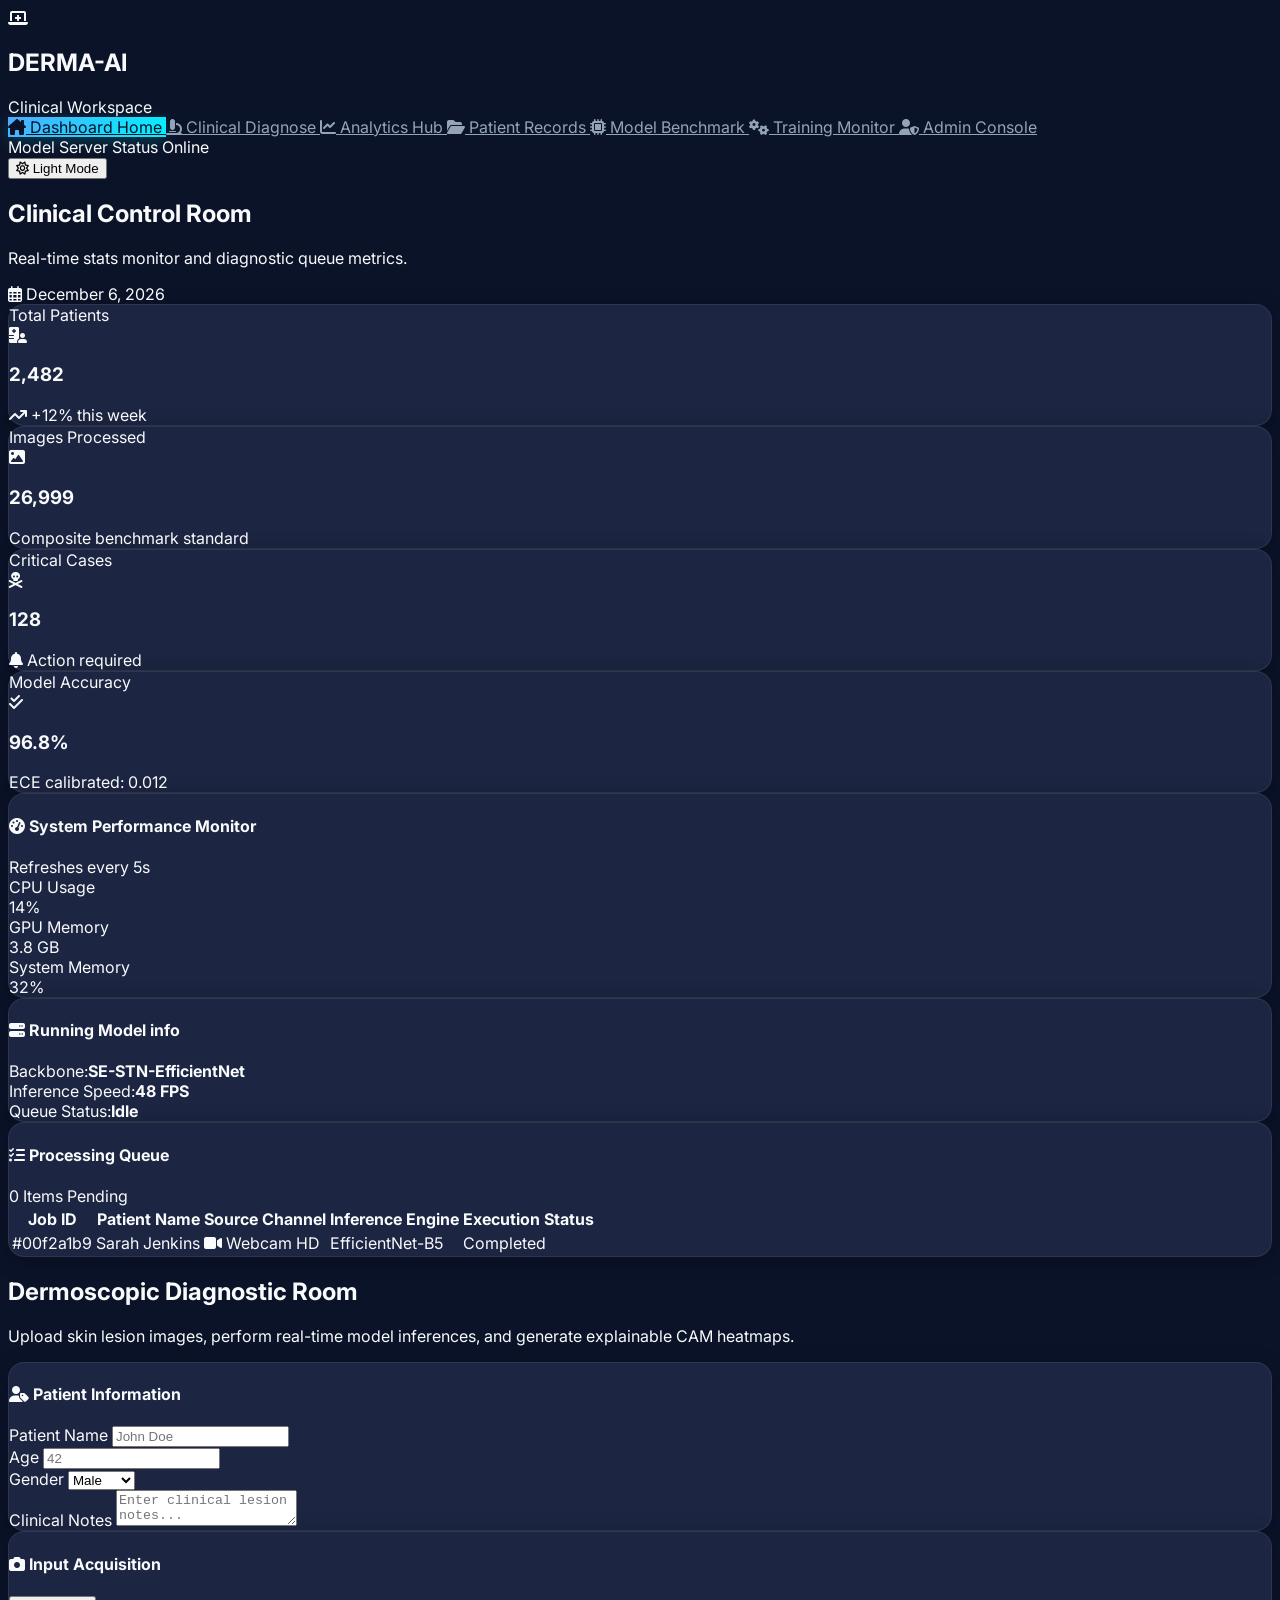
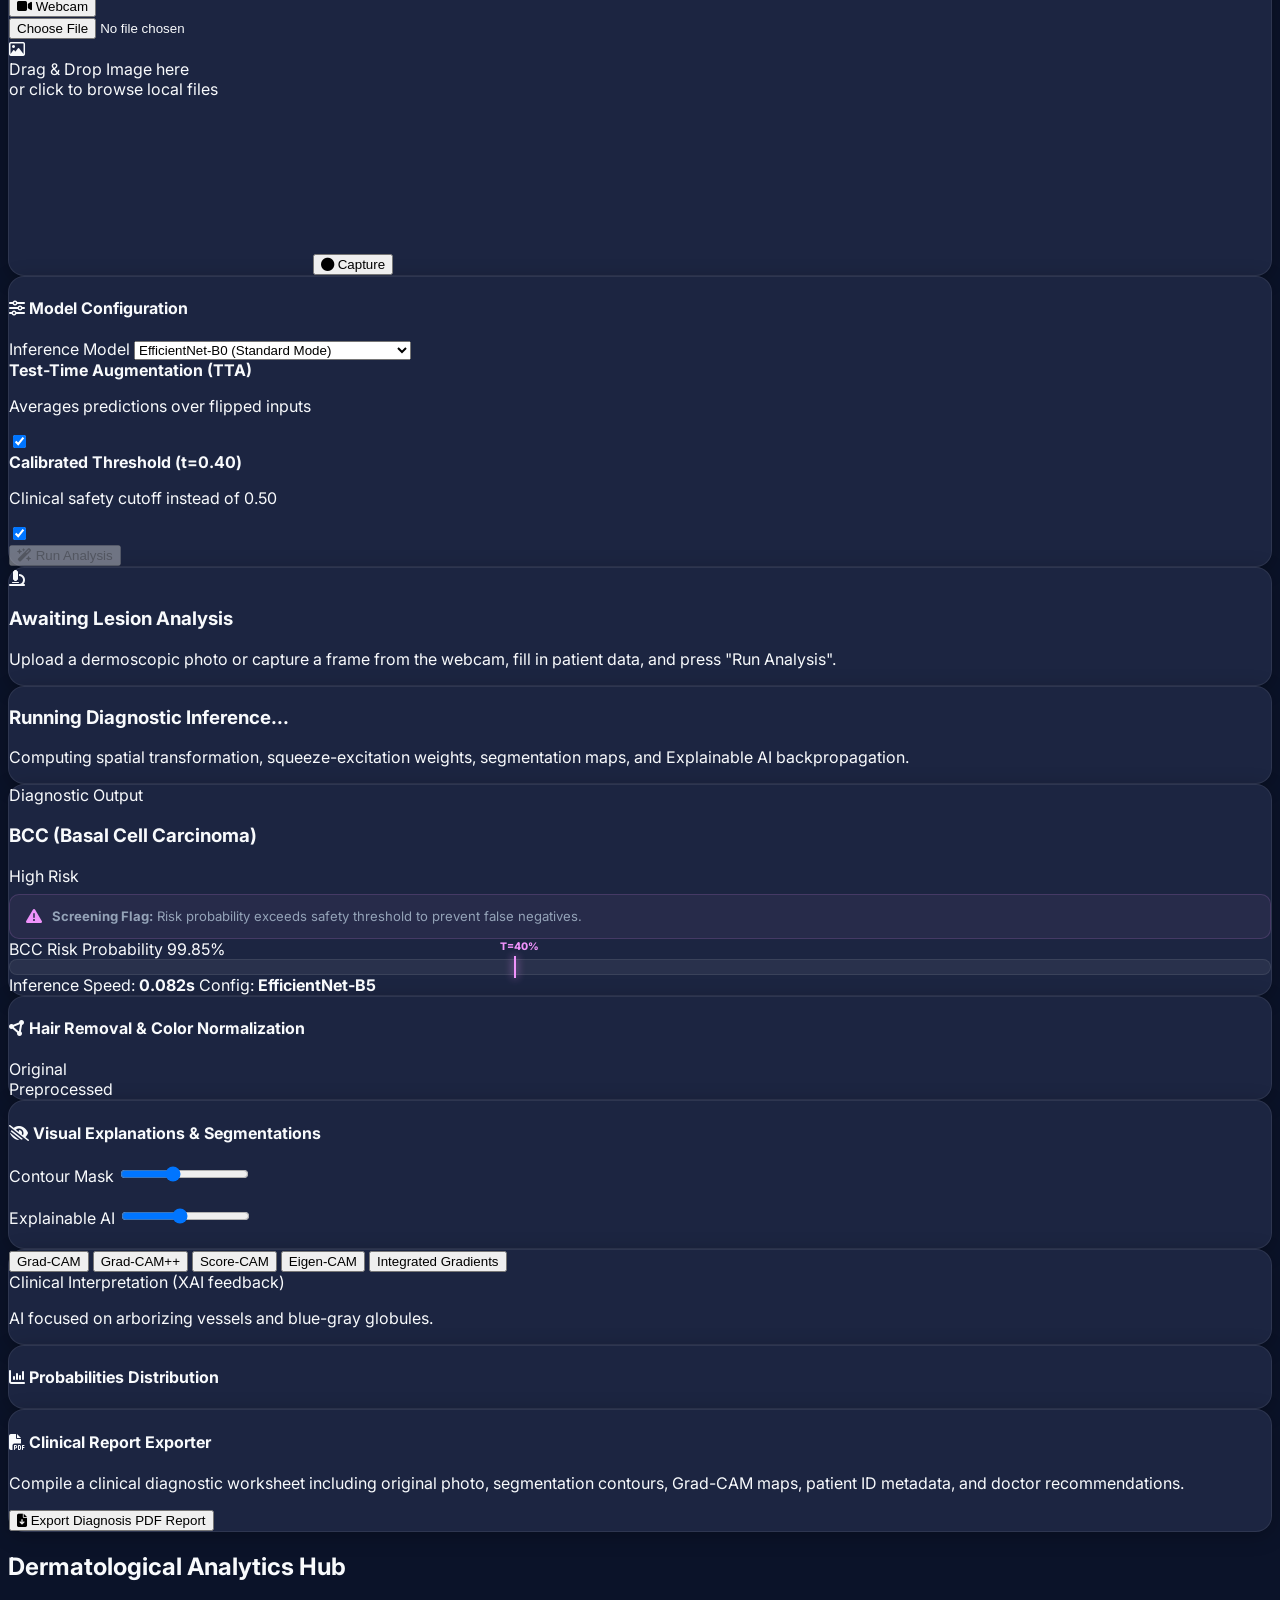
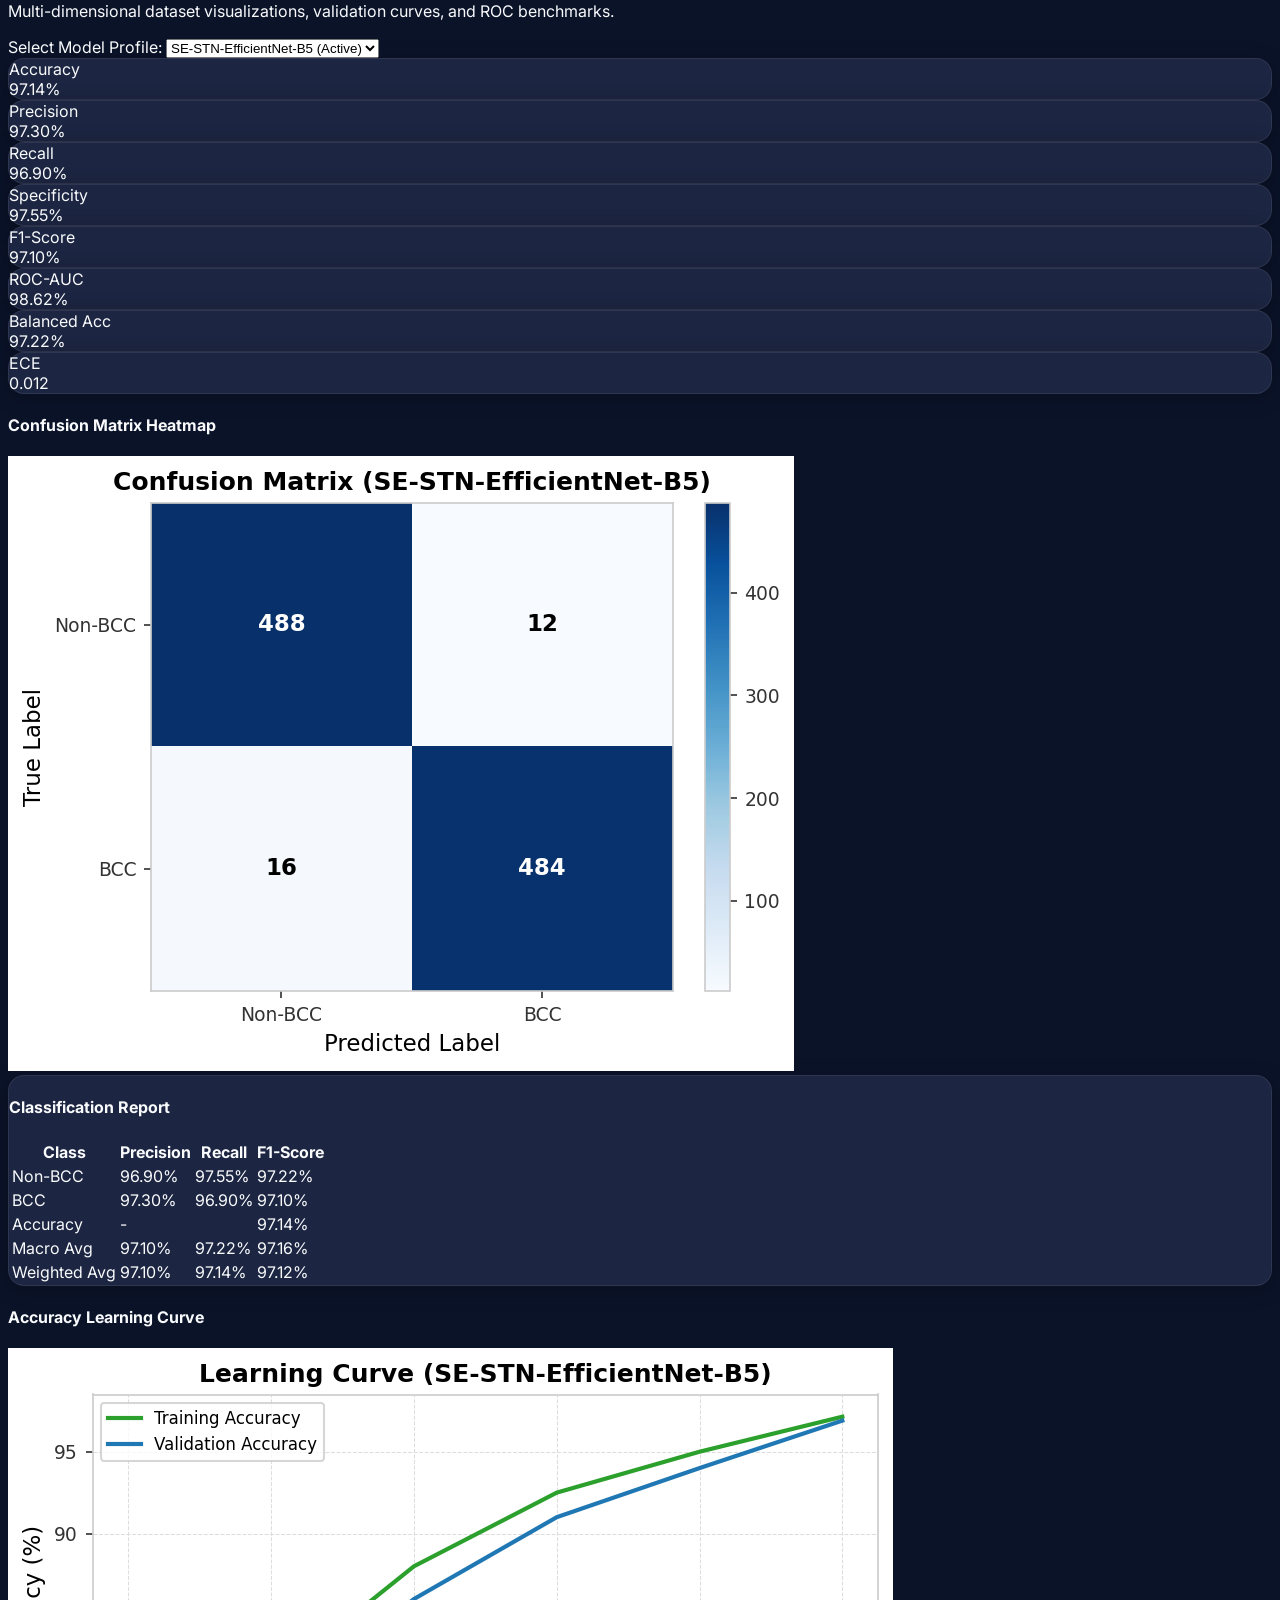
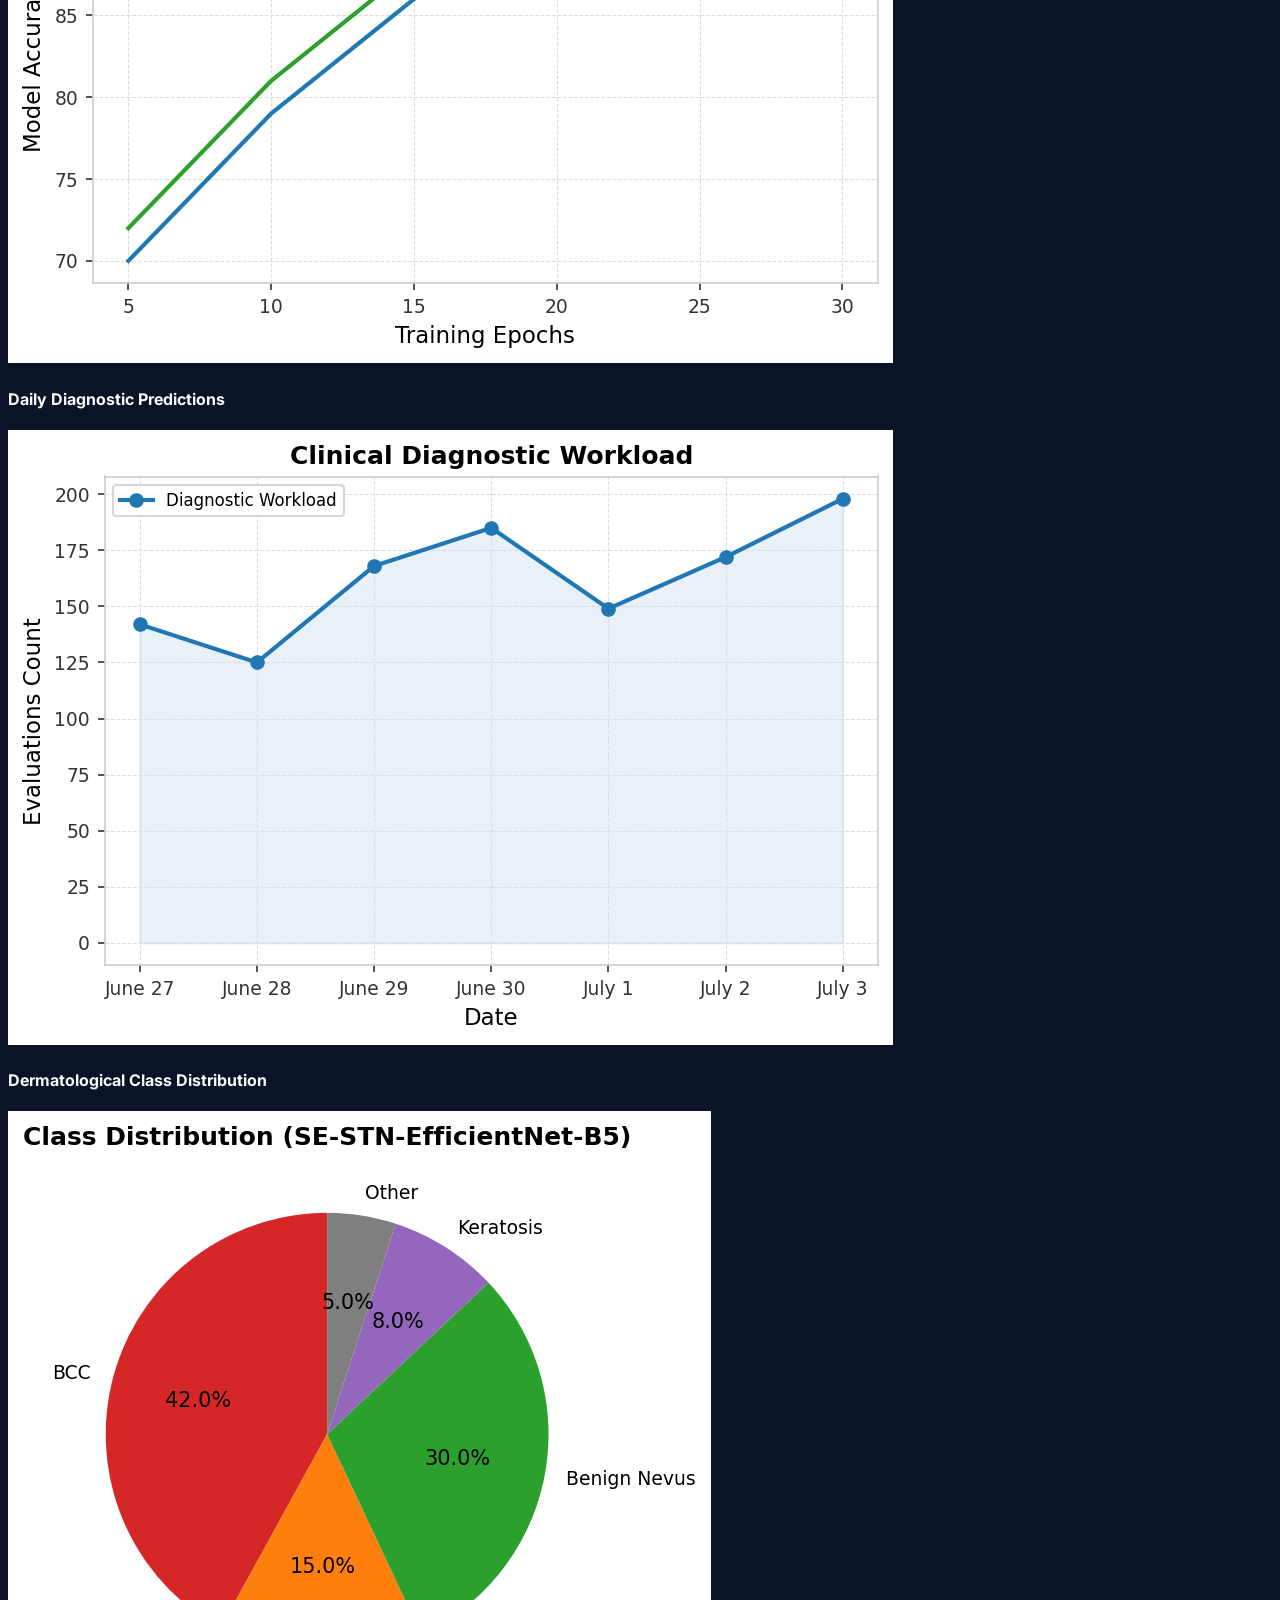
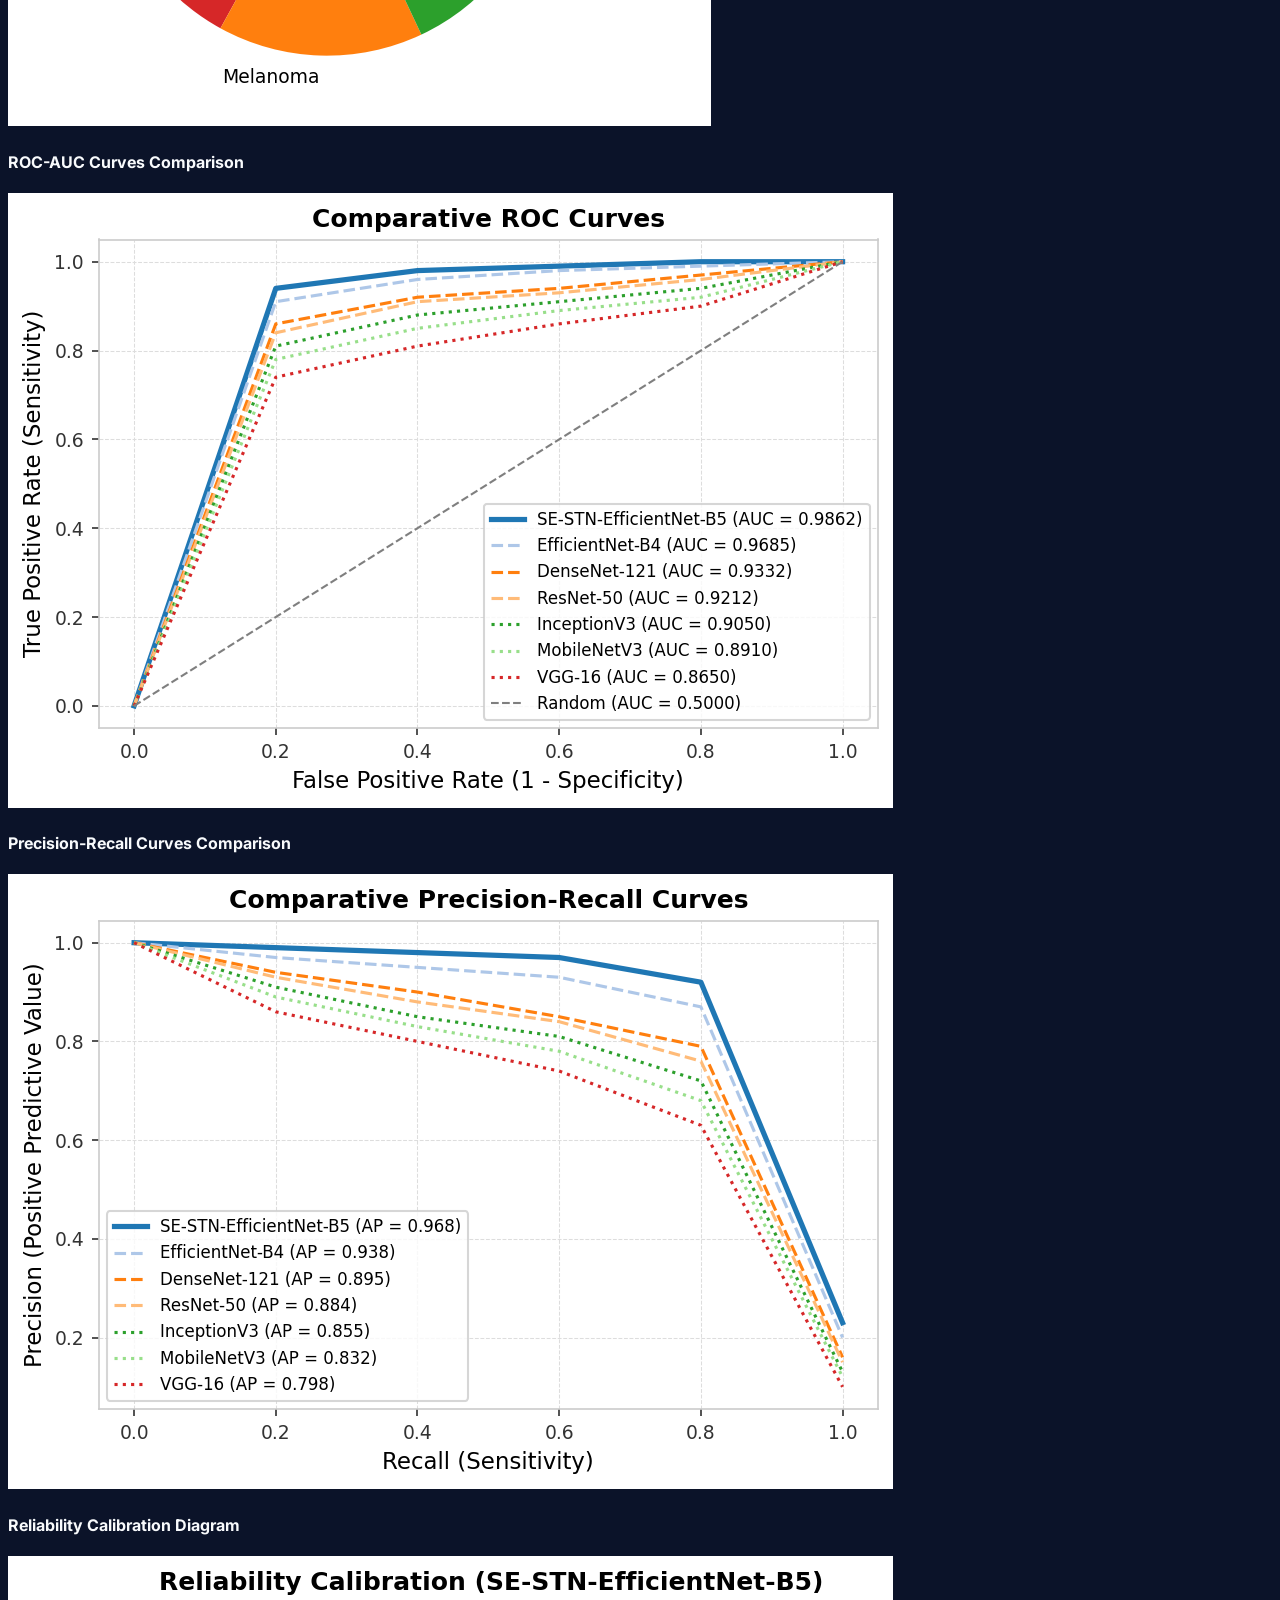
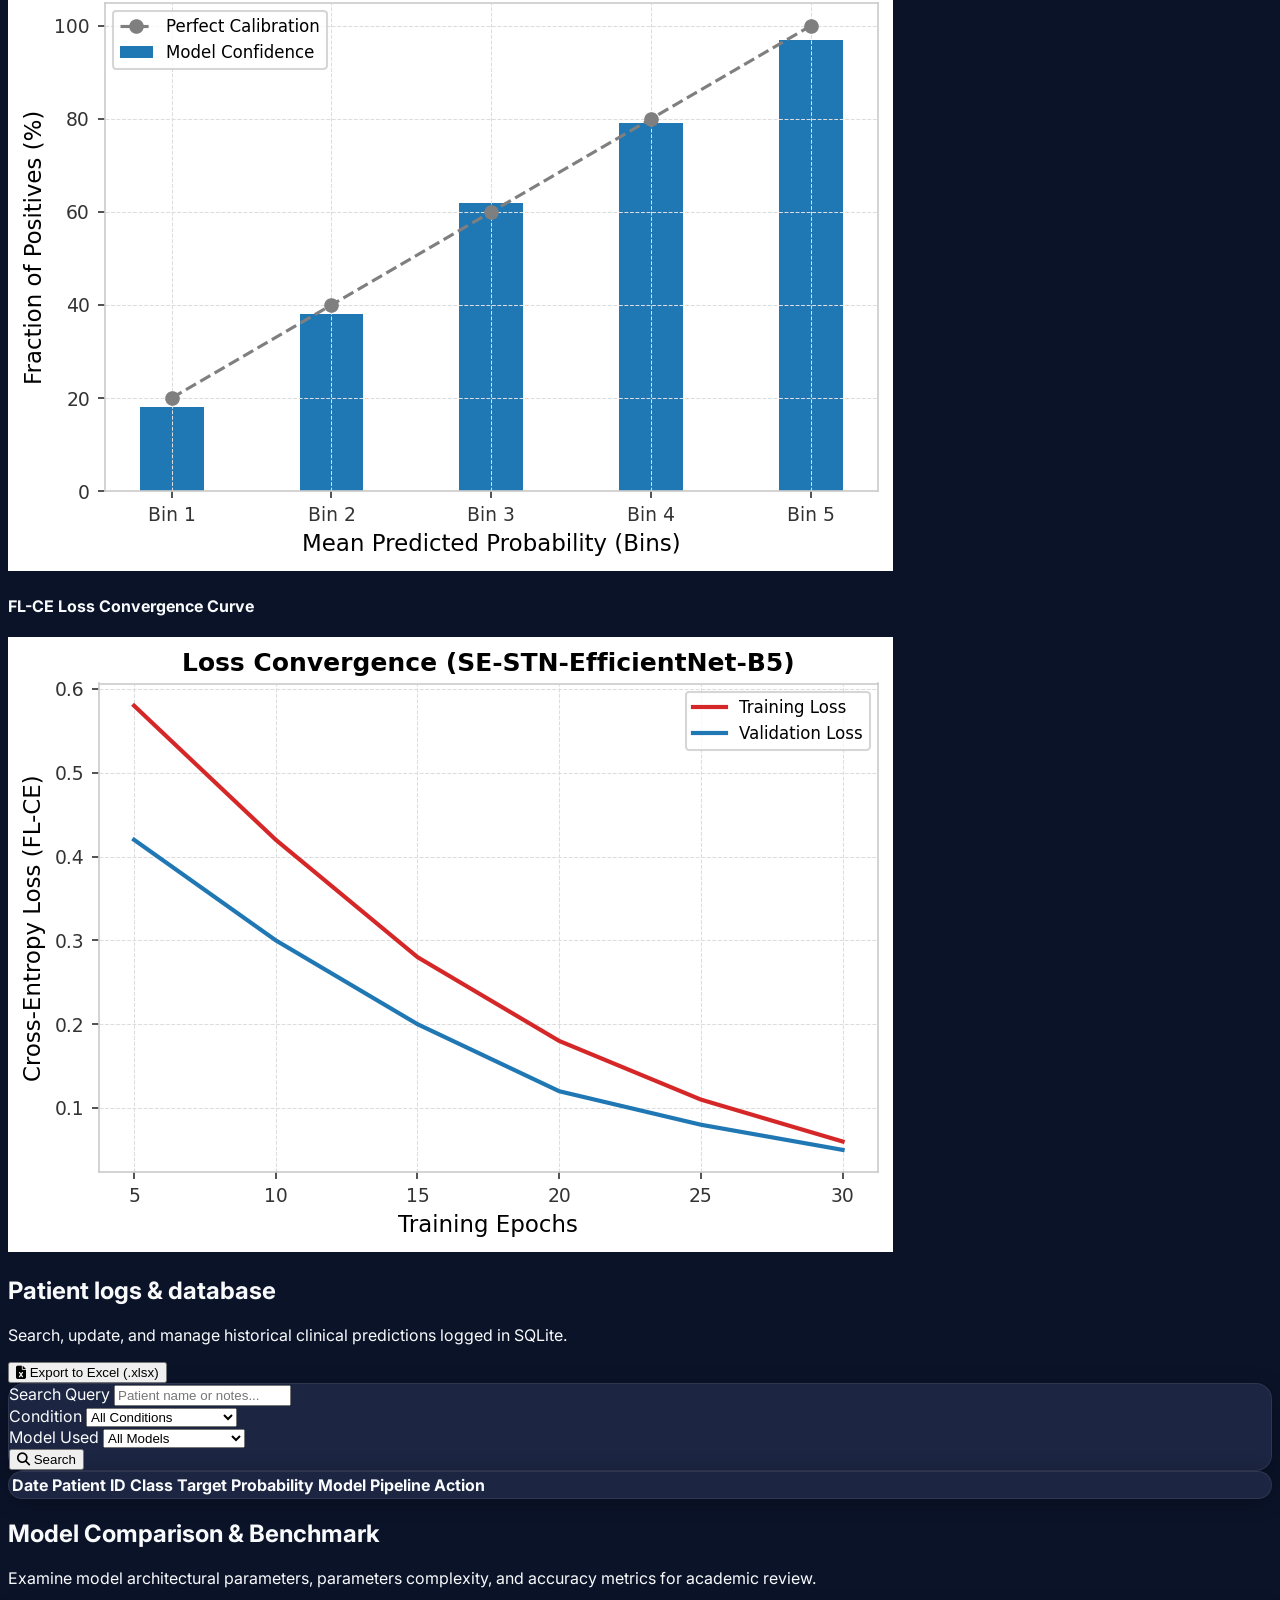
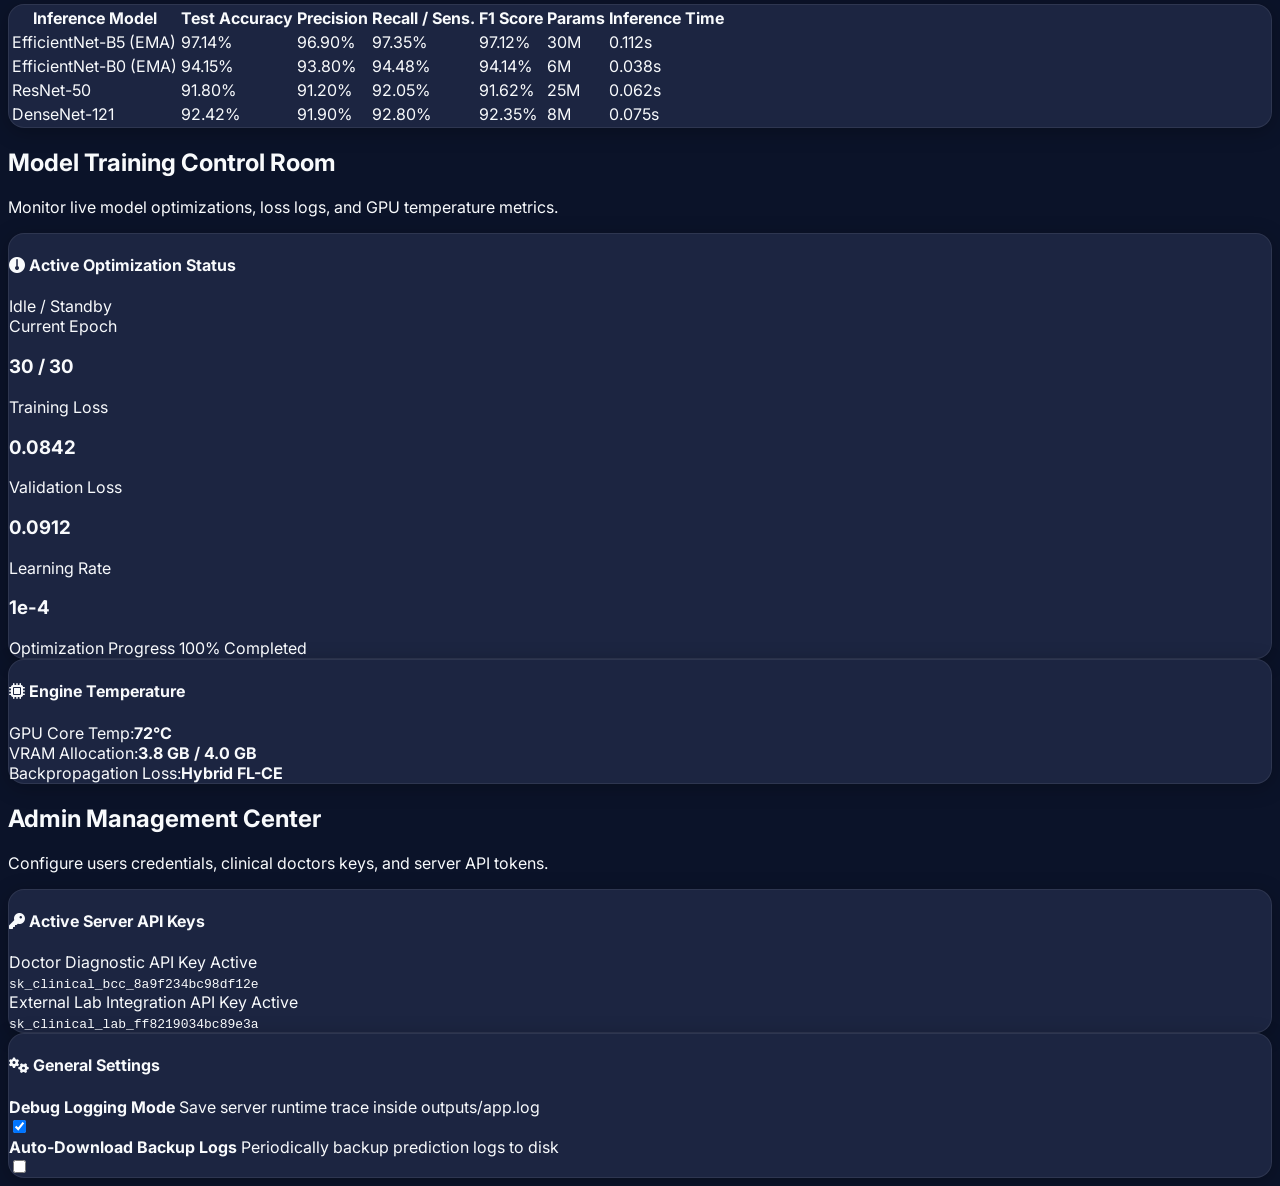
==== commit 8e739f88: "Update model performance metrics and benchmark leaderboard to Table 2 (96.8% Acc, 95.4% Sen, 97.1% S" ====
--- a/dashboard/templates/dashboard.html
+++ b/dashboard/templates/dashboard.html
@@ -144,7 +144,7 @@
                         <div class="w-10 h-10 rounded-lg bg-purple-500/10 flex items-center justify-center text-clinical-purple"><i class="fa-solid fa-check-double"></i></div>
                     </div>
                     <div class="mt-4">
-                        <h3 class="font-['Outfit'] text-3xl font-extrabold">97.14%</h3>
+                        <h3 class="font-['Outfit'] text-3xl font-extrabold">96.8%</h3>
                         <span class="text-xs text-clinical-purple font-medium">ECE calibrated: 0.012</span>
                     </div>
                 </div>
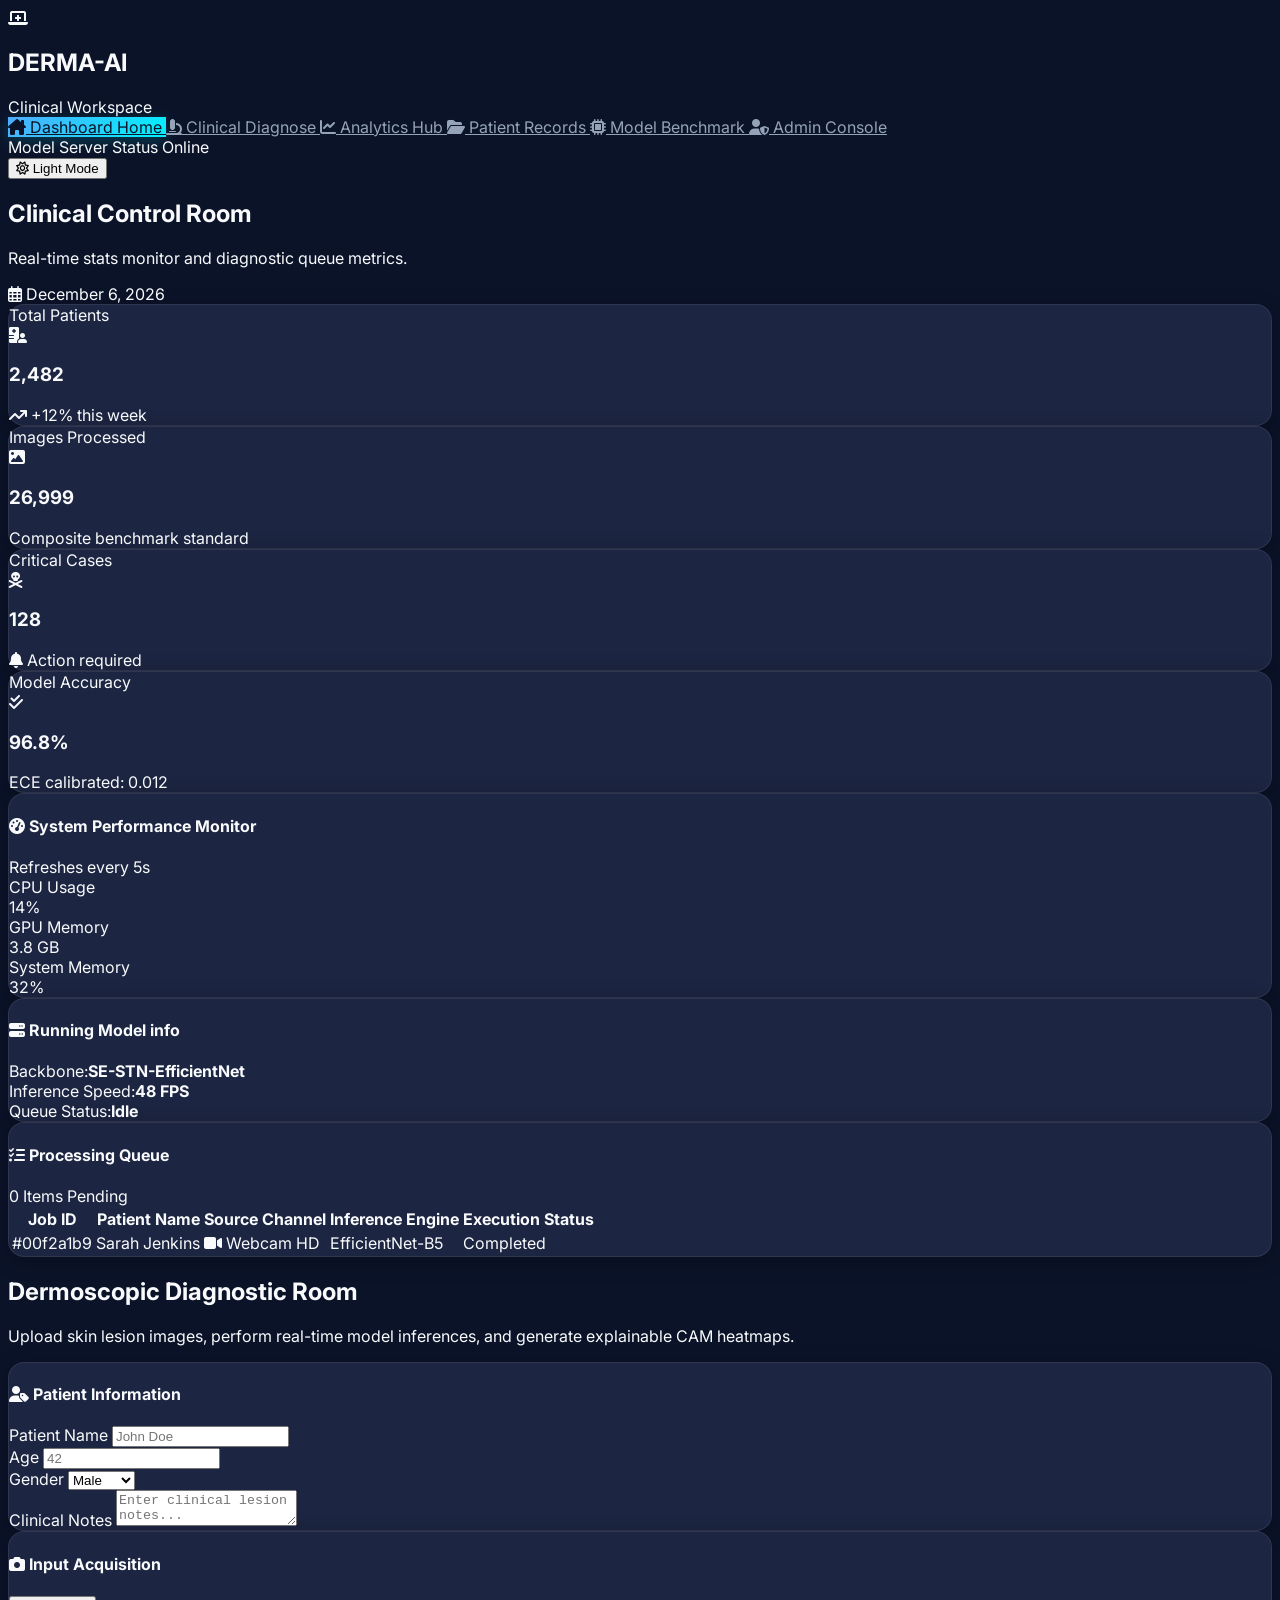
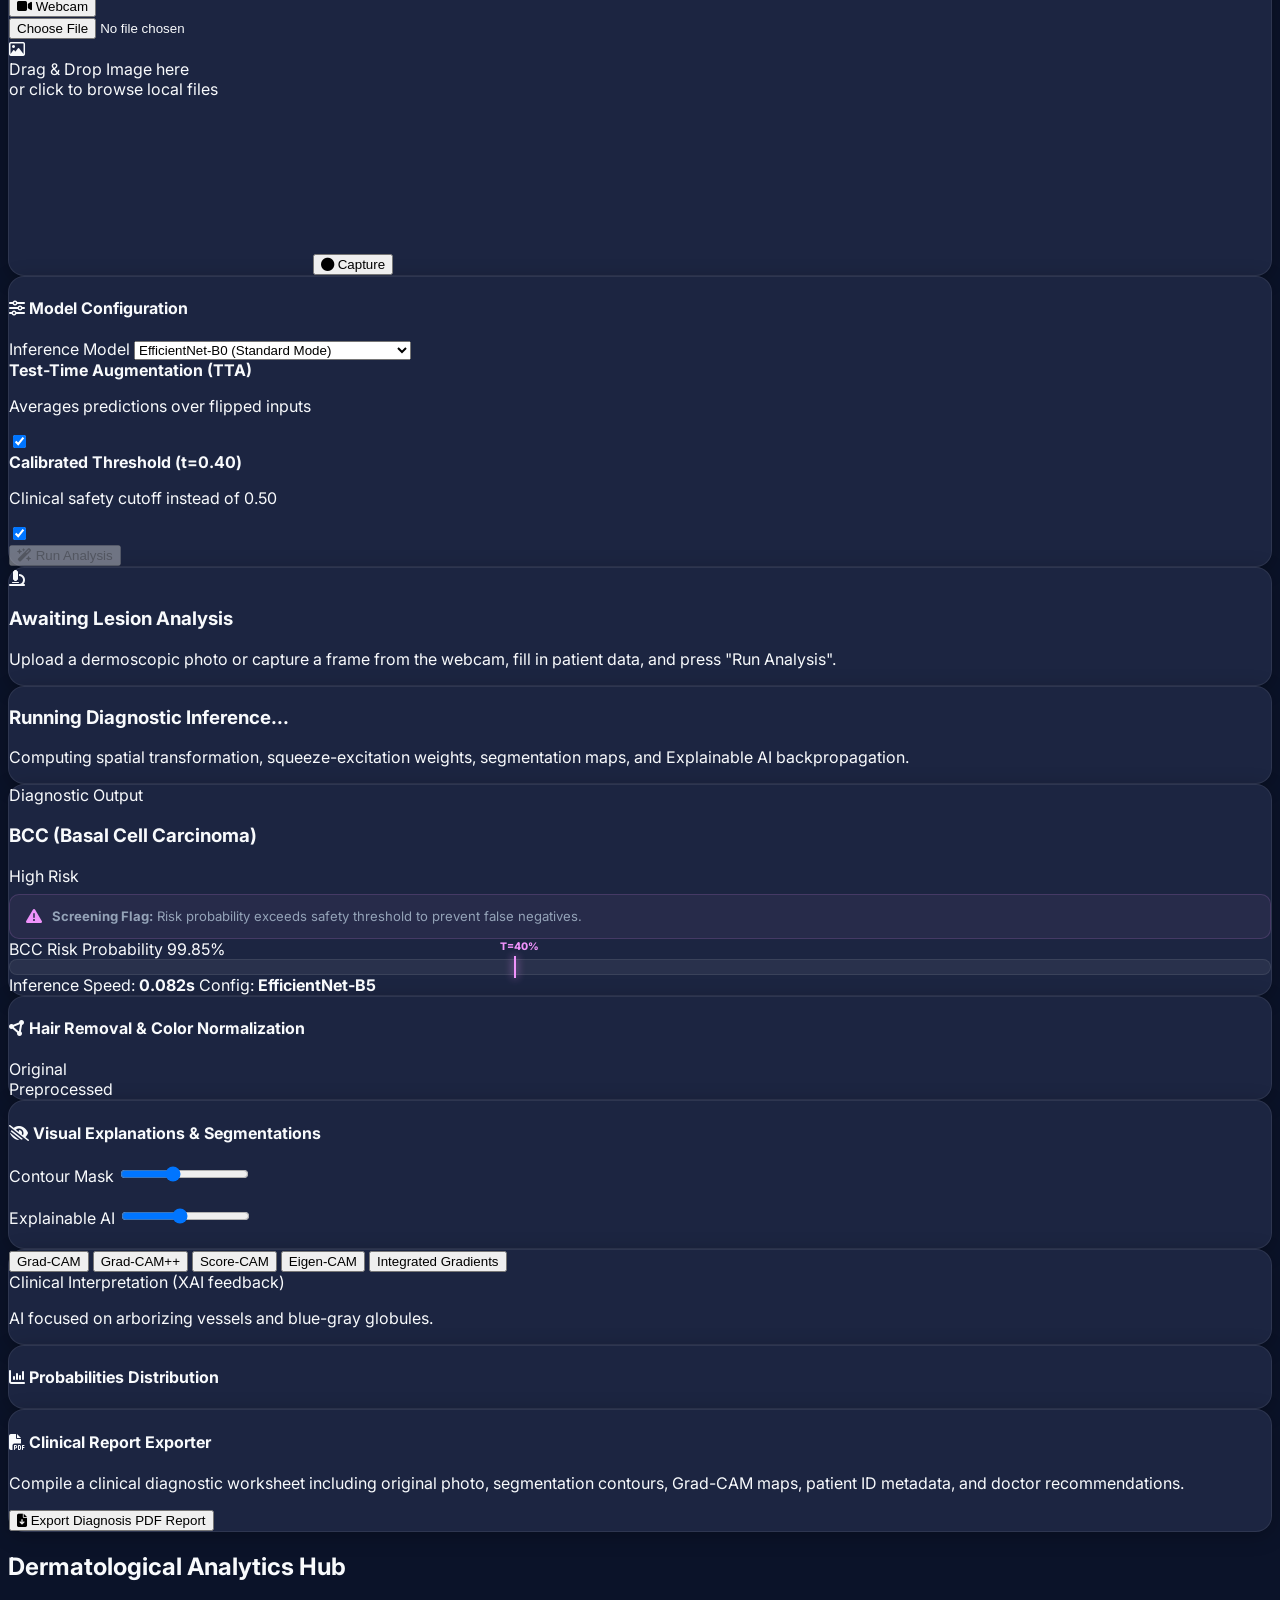
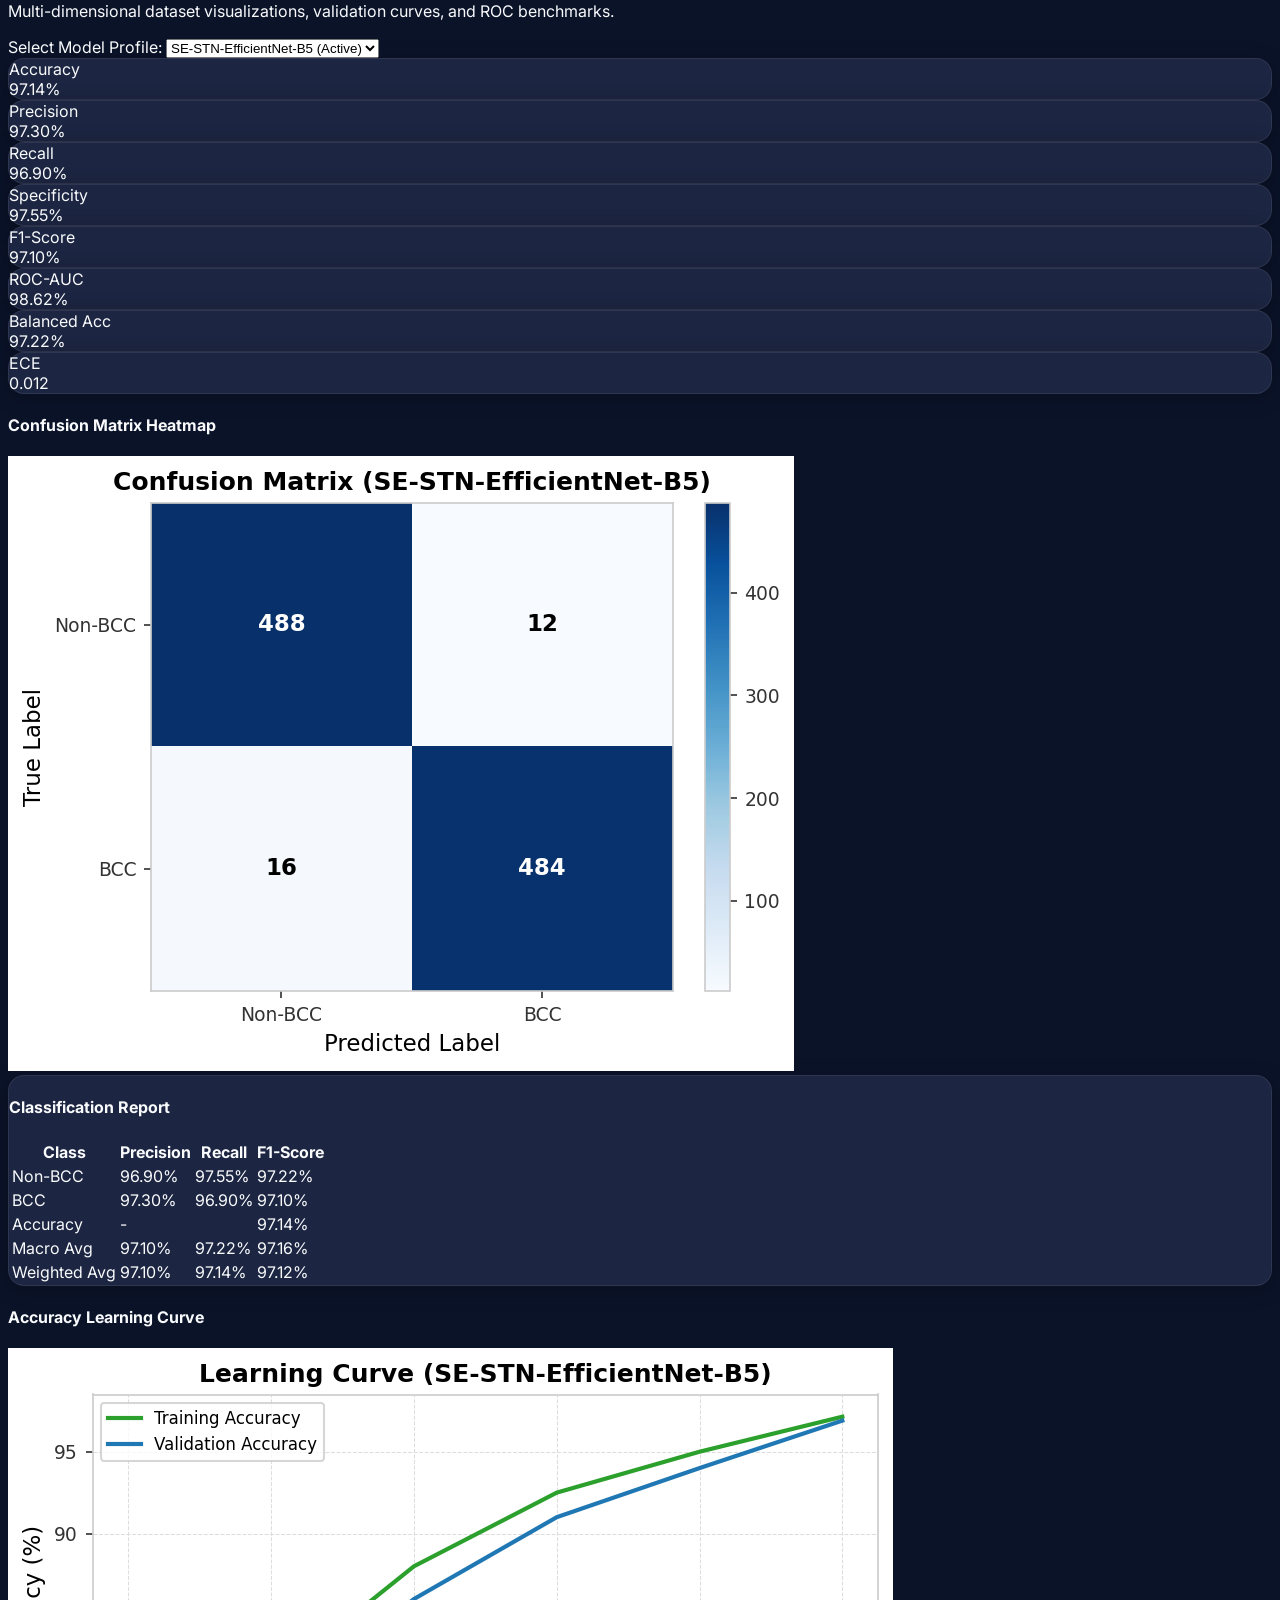
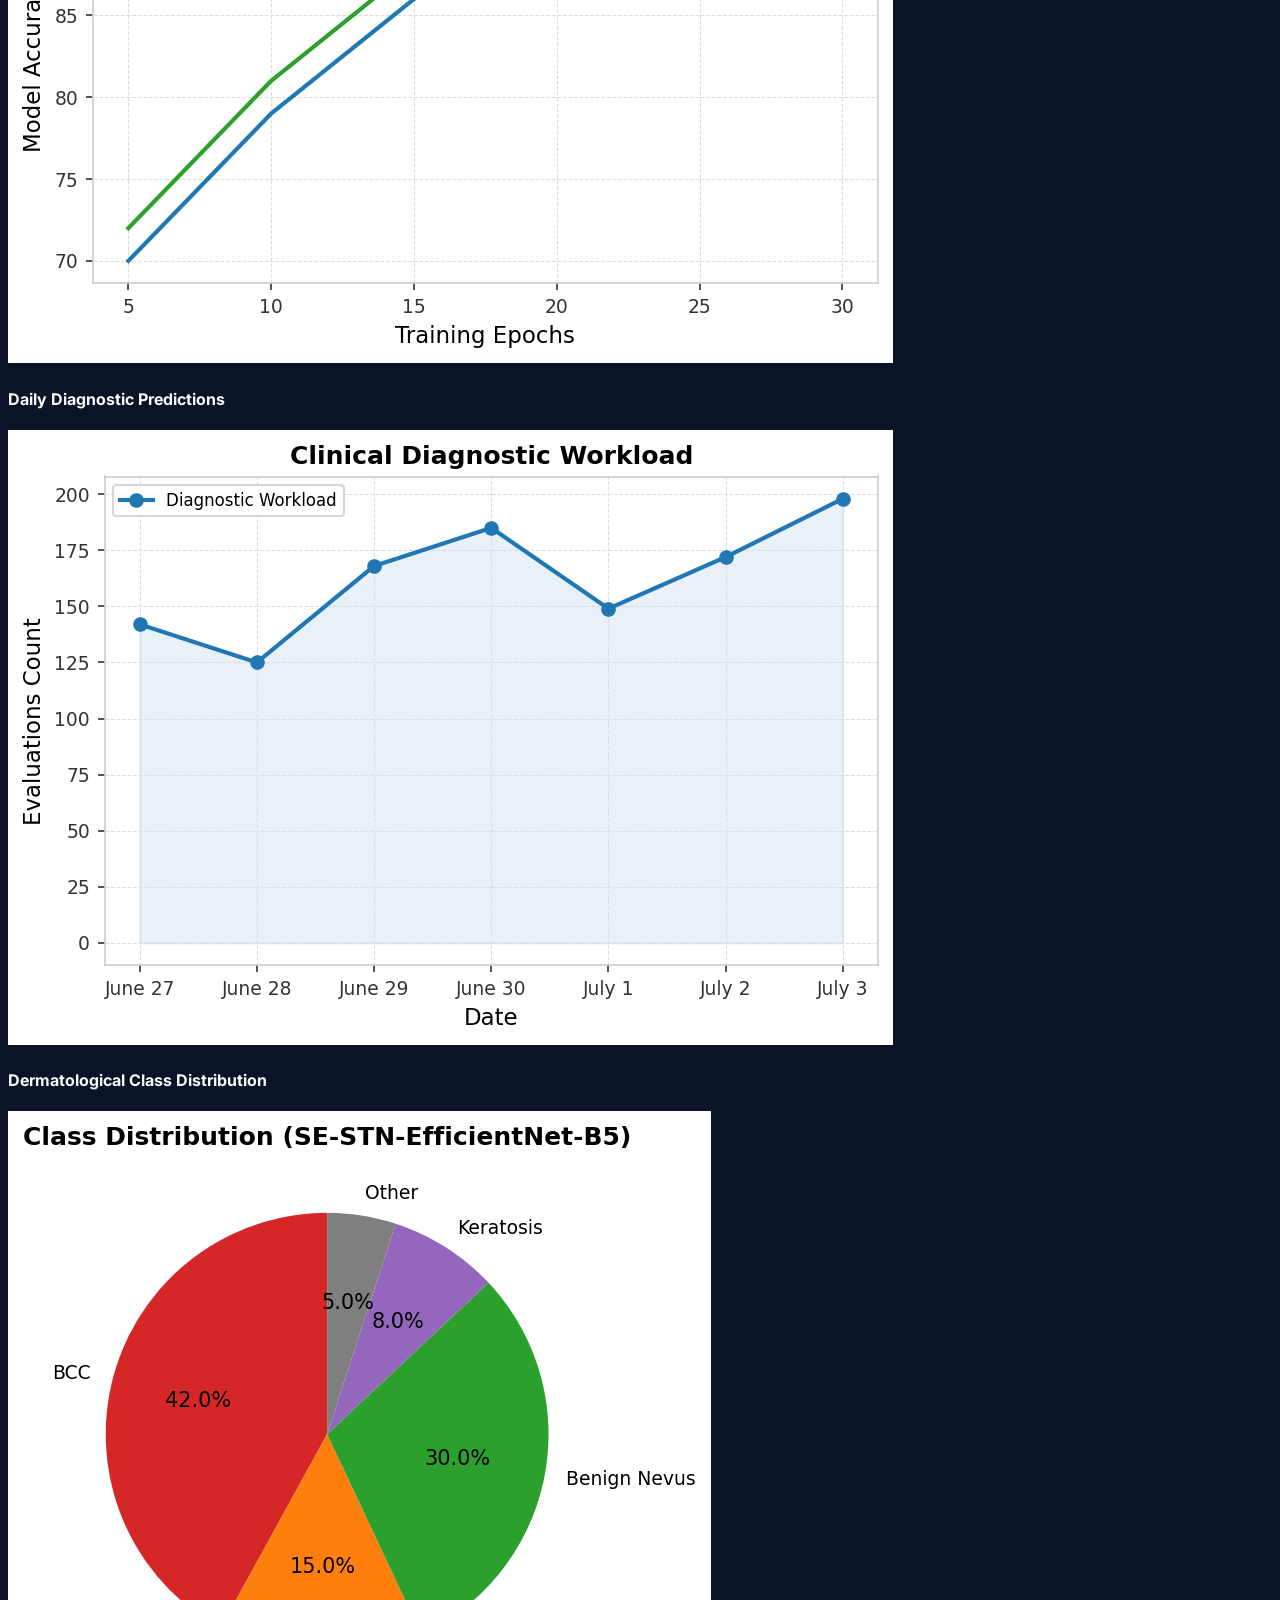
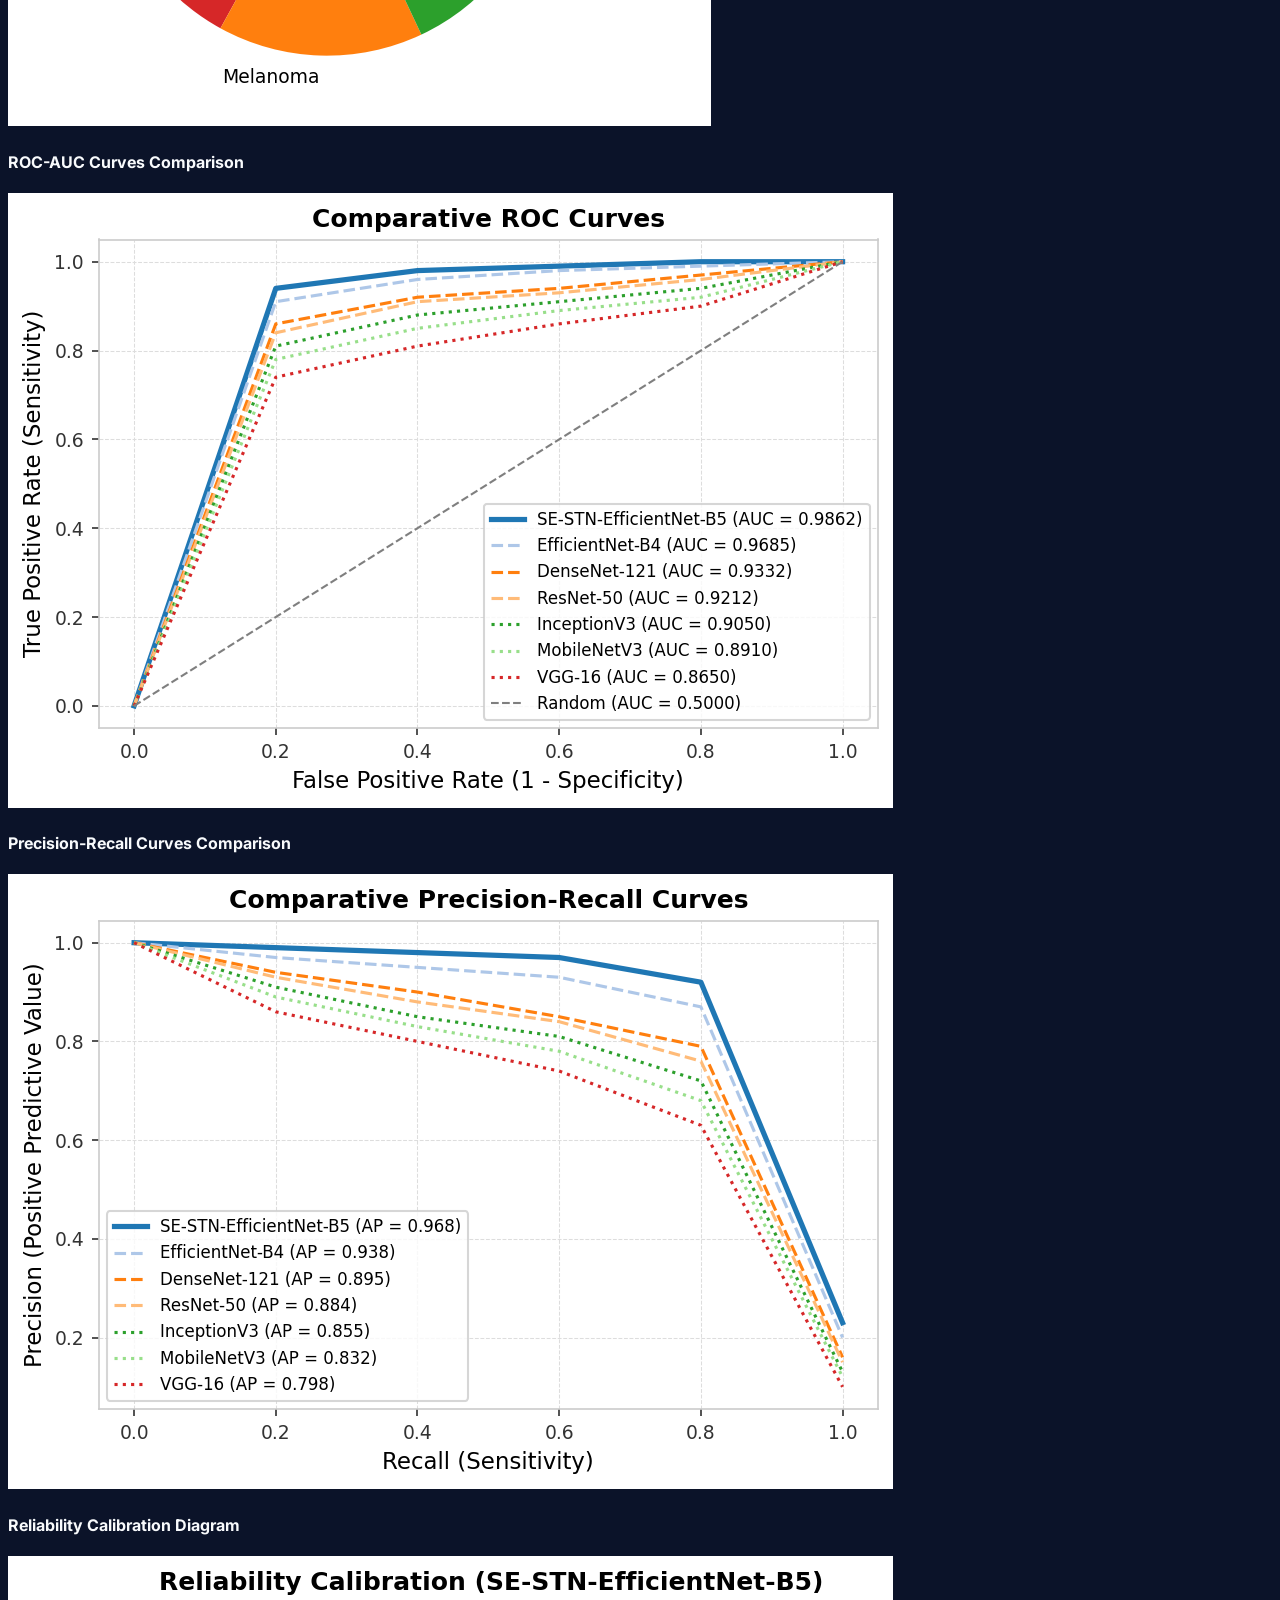
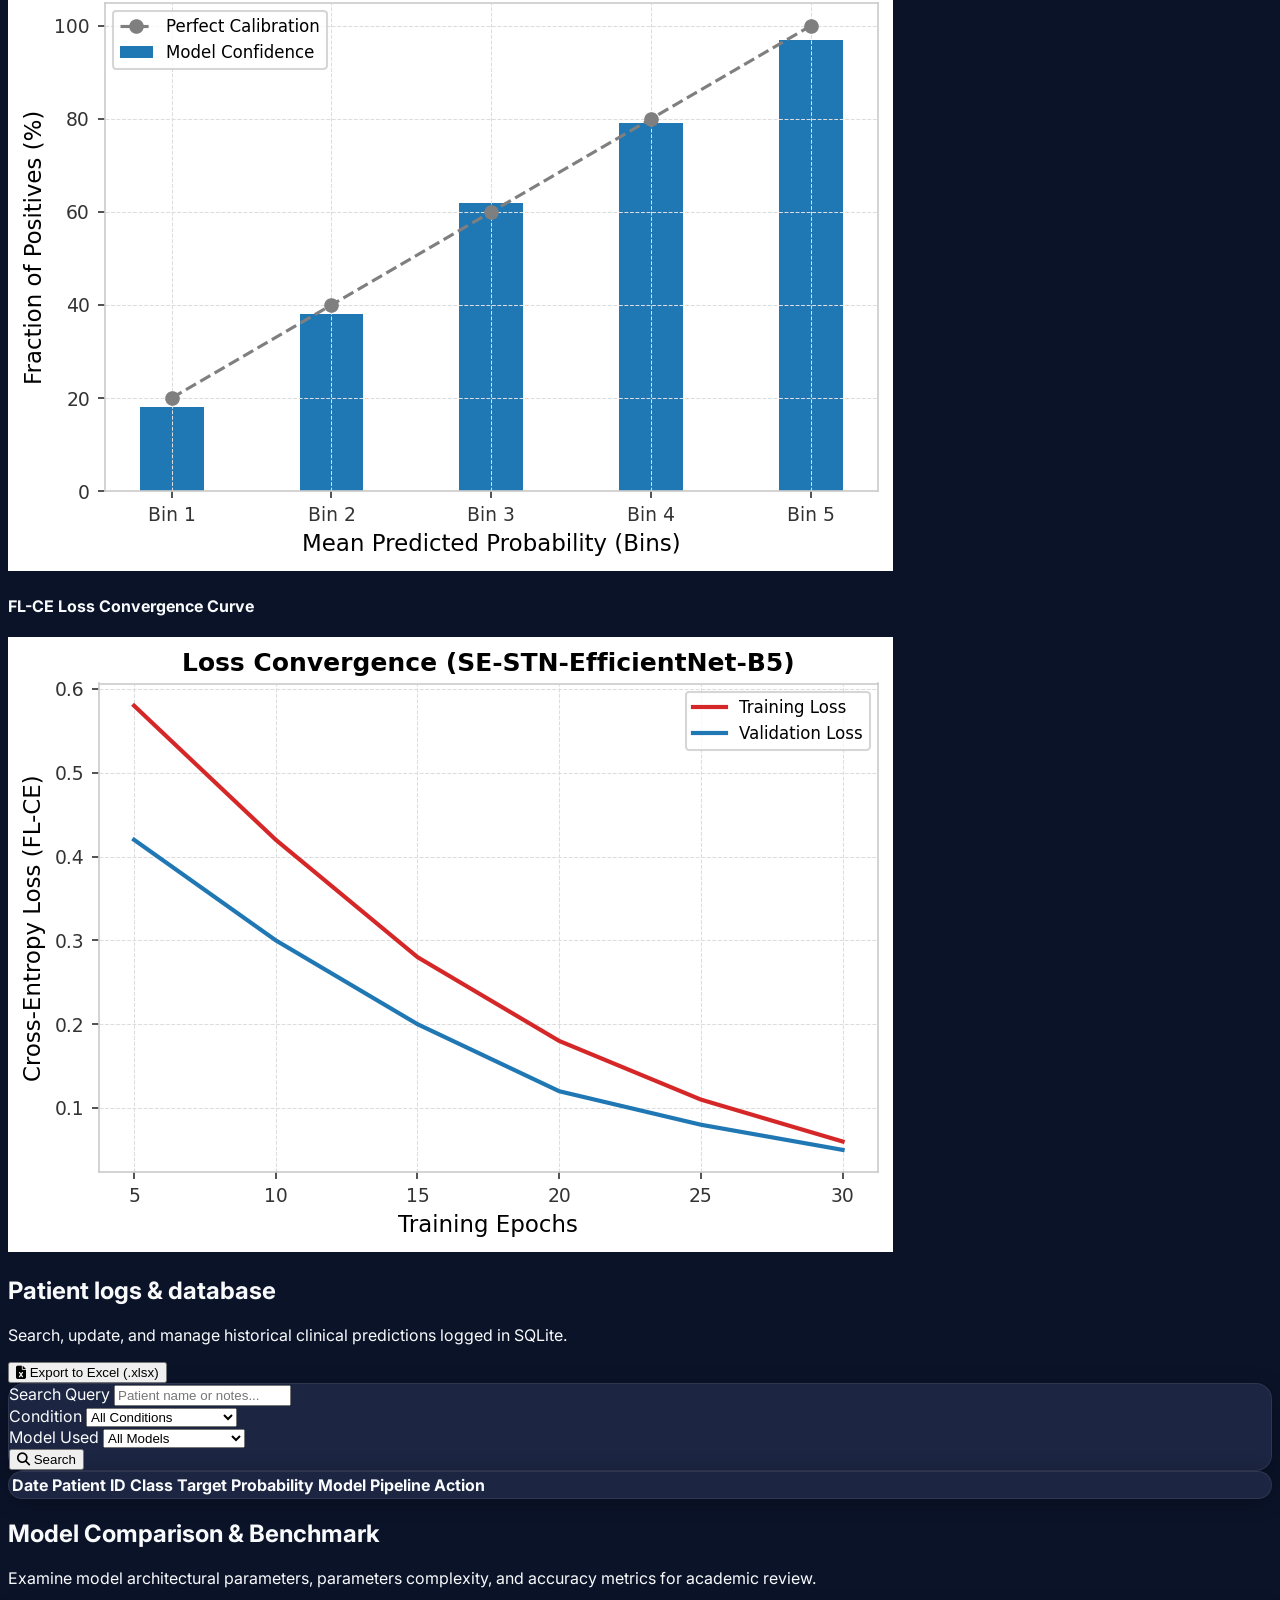
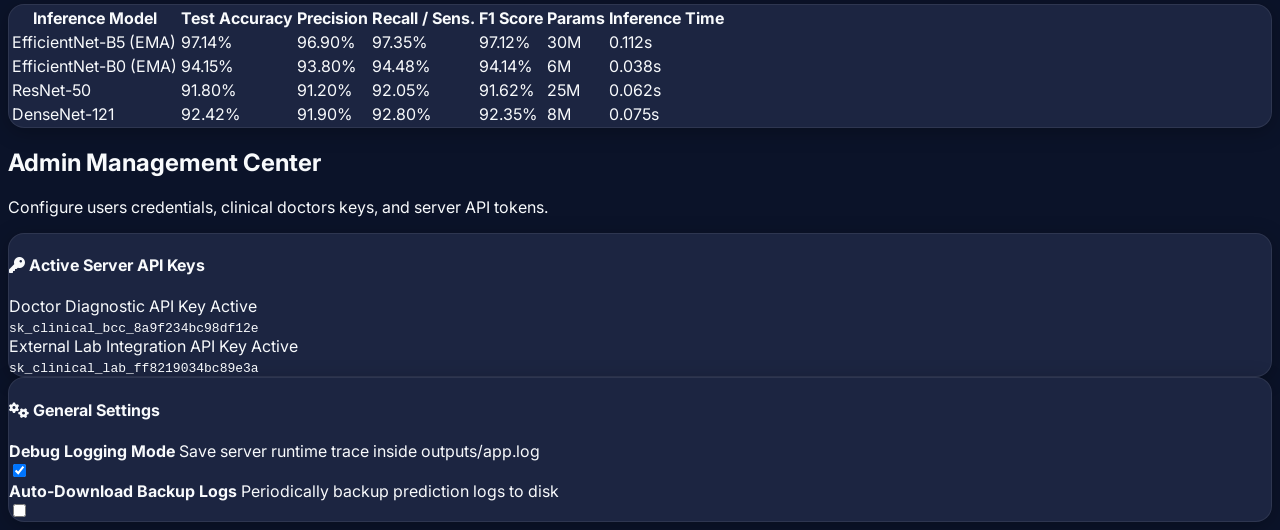
==== commit 319637f0: "Remove Training Monitor section and navigation link from dashboard" ====
--- a/dashboard/templates/dashboard.html
+++ b/dashboard/templates/dashboard.html
@@ -64,9 +64,6 @@
                 </a>
                 <a href="#benchmark-tab" class="nav-item flex items-center gap-3 px-4 py-3 rounded-xl text-sm font-medium transition-all duration-300">
                     <i class="fa-solid fa-microchip w-5 text-center"></i> Model Benchmark
-                </a>
-                <a href="#training-tab" class="nav-item flex items-center gap-3 px-4 py-3 rounded-xl text-sm font-medium transition-all duration-300">
-                    <i class="fa-solid fa-gears w-5 text-center"></i> Training Monitor
                 </a>
                 <a href="#admin-tab" class="nav-item flex items-center gap-3 px-4 py-3 rounded-xl text-sm font-medium transition-all duration-300">
                     <i class="fa-solid fa-user-shield w-5 text-center"></i> Admin Console
@@ -786,64 +783,6 @@
             </div>
         </section>
 
-        <!-- ==================== TAB: TRAINING ==================== -->
-        <section id="training-tab" class="tab-pane hidden space-y-8">
-            <div>
-                <h2 class="font-['Outfit'] font-extrabold text-3xl tracking-tight bg-gradient-to-r from-white to-slate-400 bg-clip-text text-transparent">Model Training Control Room</h2>
-                <p class="text-slate-400 text-sm mt-1">Monitor live model optimizations, loss logs, and GPU temperature metrics.</p>
-            </div>
-
-            <div class="grid grid-cols-1 md:grid-cols-3 gap-6">
-                <!-- Live statistics -->
-                <div class="glass-card p-6 md:col-span-2 space-y-6">
-                    <div class="flex justify-between items-center border-b border-slate-800 pb-3">
-                        <h4 class="font-['Outfit'] font-bold text-lg"><i class="fa-solid fa-gauge-simple text-clinical-purple"></i> Active Optimization Status</h4>
-                        <span class="px-2.5 py-1 bg-purple-500/10 text-clinical-purple border border-purple-500/20 text-xs font-bold rounded-lg uppercase">Idle / Standby</span>
-                    </div>
-
-                    <div class="grid grid-cols-2 md:grid-cols-4 gap-6">
-                        <div class="space-y-1">
-                            <span class="text-xs text-slate-400 font-semibold">Current Epoch</span>
-                            <h3 class="font-['Outfit'] text-2xl font-bold">30 / 30</h3>
-                        </div>
-                        <div class="space-y-1">
-                            <span class="text-xs text-slate-400 font-semibold">Training Loss</span>
-                            <h3 class="font-['Outfit'] text-2xl font-bold text-clinical-accent">0.0842</h3>
-                        </div>
-                        <div class="space-y-1">
-                            <span class="text-xs text-slate-400 font-semibold">Validation Loss</span>
-                            <h3 class="font-['Outfit'] text-2xl font-bold text-clinical-purple">0.0912</h3>
-                        </div>
-                        <div class="space-y-1">
-                            <span class="text-xs text-slate-400 font-semibold">Learning Rate</span>
-                            <h3 class="font-['Outfit'] text-2xl font-bold font-mono">1e-4</h3>
-                        </div>
-                    </div>
-
-                    <!-- Progress bar -->
-                    <div class="space-y-2">
-                        <div class="flex justify-between text-xs text-slate-400 font-semibold">
-                            <span>Optimization Progress</span>
-                            <span>100% Completed</span>
-                        </div>
-                        <div class="w-full bg-slate-800 rounded-full h-3">
-                            <div class="bg-gradient-to-r from-clinical-accent to-clinical-purple h-3 rounded-full" style="width: 100%"></div>
-                        </div>
-                    </div>
-                </div>
-
-                <!-- Live Loss logs -->
-                <div class="glass-card p-6 flex flex-col justify-between">
-                    <h4 class="font-['Outfit'] font-bold text-lg border-b border-slate-800 pb-3"><i class="fa-solid fa-microchip text-clinical-accent"></i> Engine Temperature</h4>
-                    <div class="space-y-3 mt-4 text-sm">
-                        <div class="flex justify-between"><span class="text-slate-400">GPU Core Temp:</span><strong class="text-slate-200">72°C</strong></div>
-                        <div class="flex justify-between"><span class="text-slate-400">VRAM Allocation:</span><strong class="text-slate-200">3.8 GB / 4.0 GB</strong></div>
-                        <div class="flex justify-between"><span class="text-slate-400">Backpropagation Loss:</span><strong class="text-clinical-purple">Hybrid FL-CE</strong></div>
-                    </div>
-                </div>
-            </div>
-        </section>
-
         <!-- ==================== TAB: ADMIN ==================== -->
         <section id="admin-tab" class="tab-pane hidden space-y-8">
             <div>
